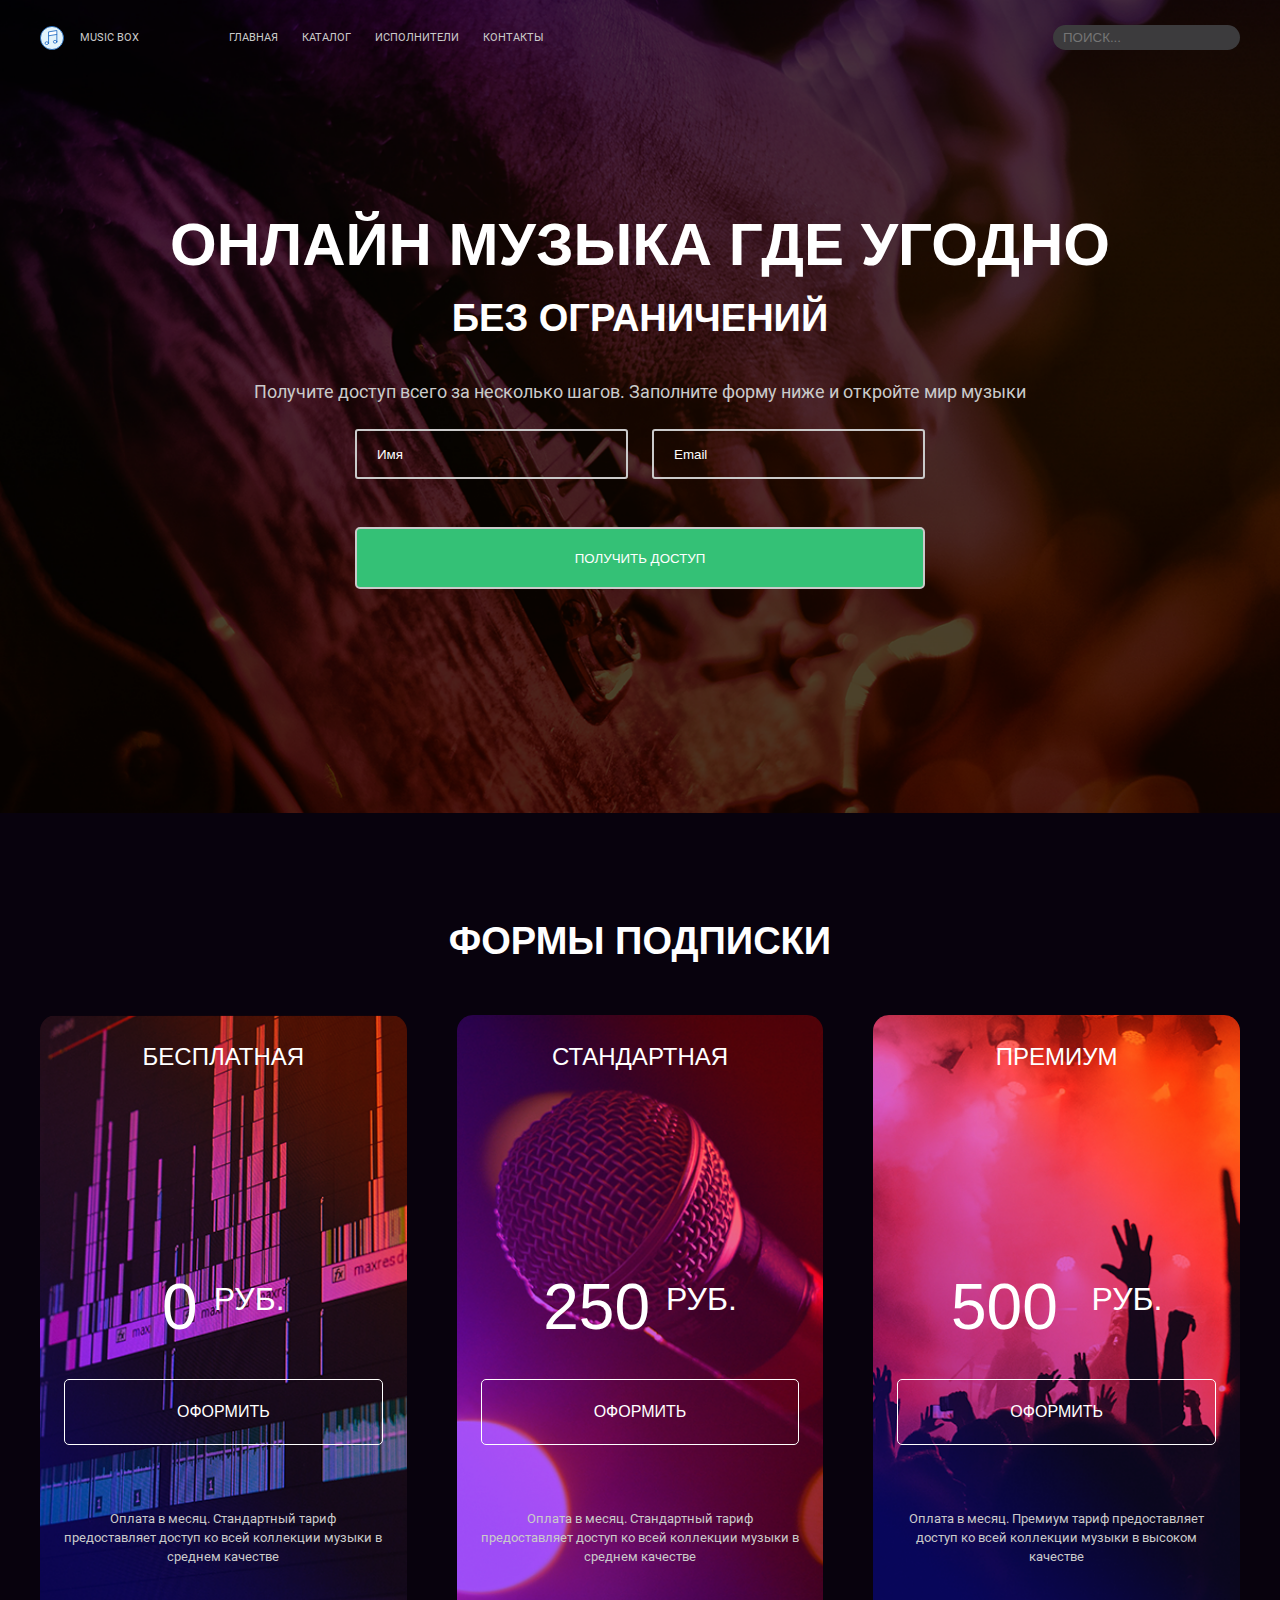
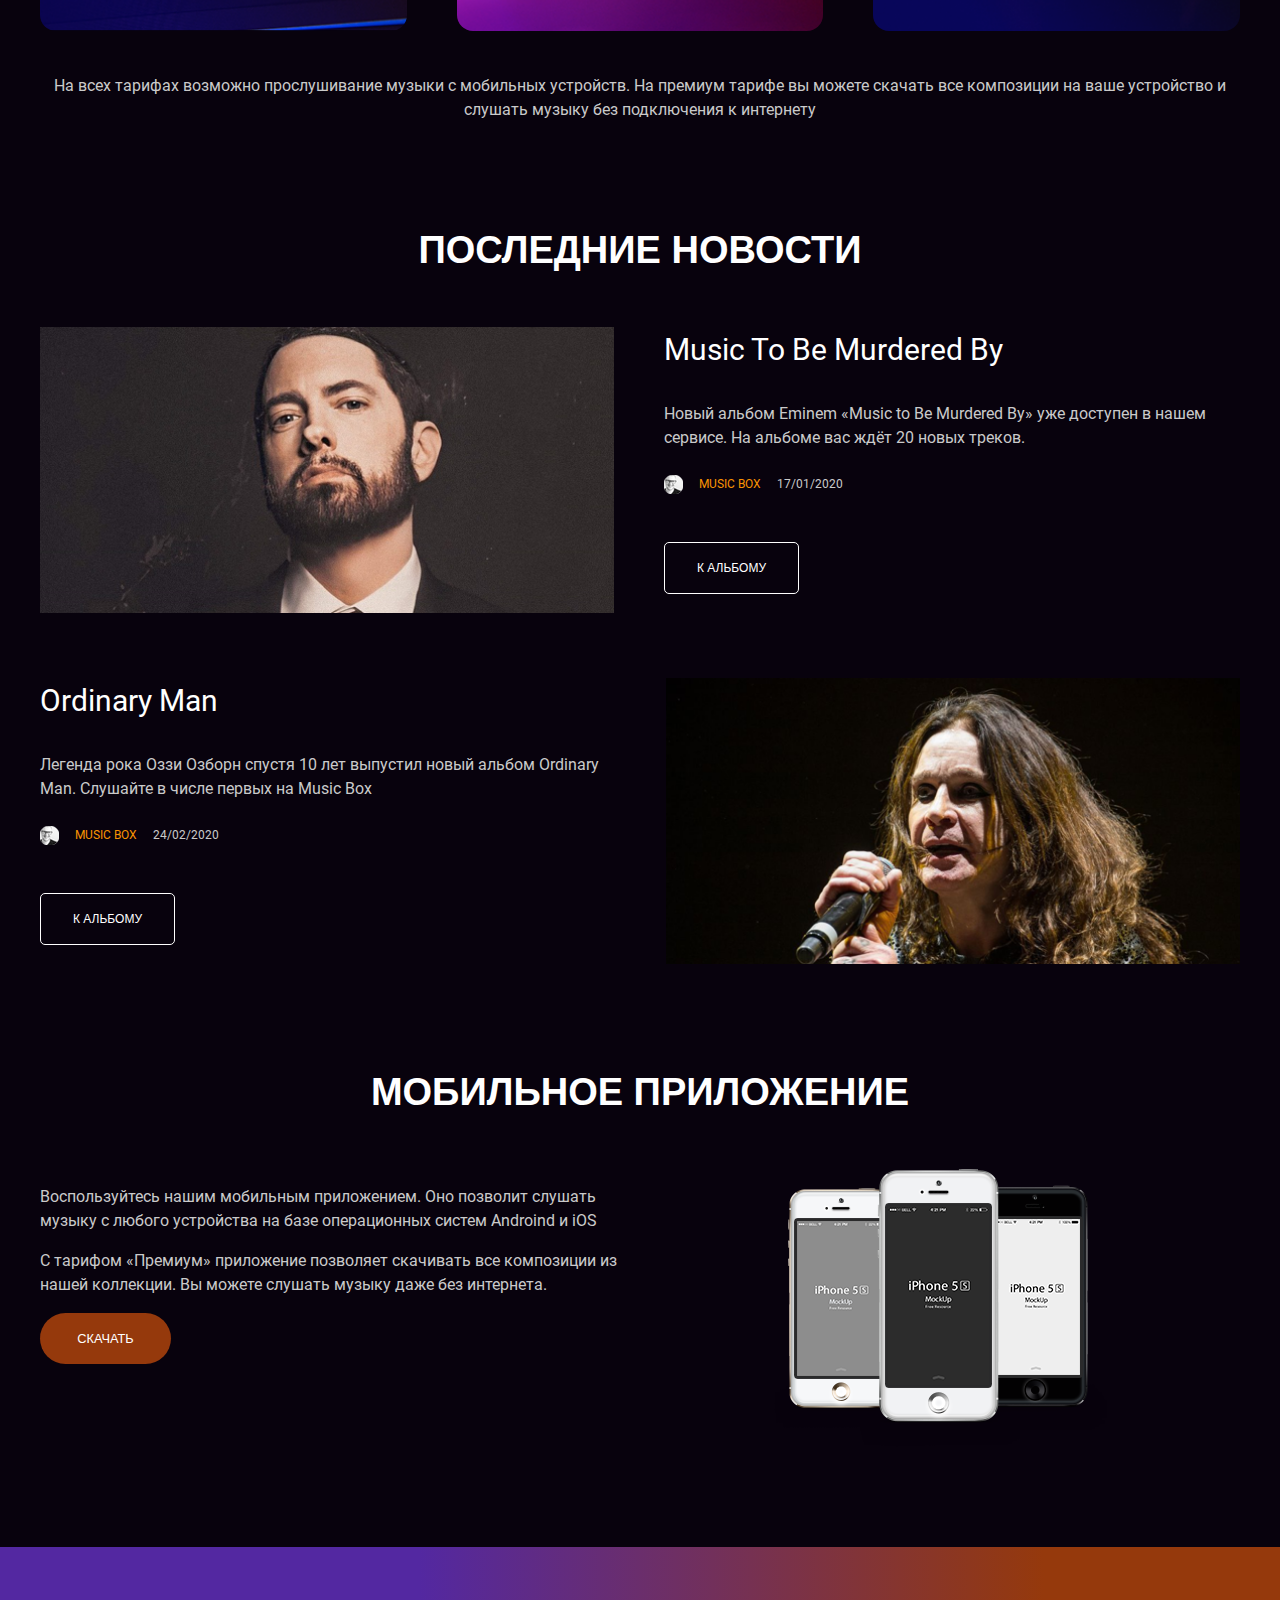
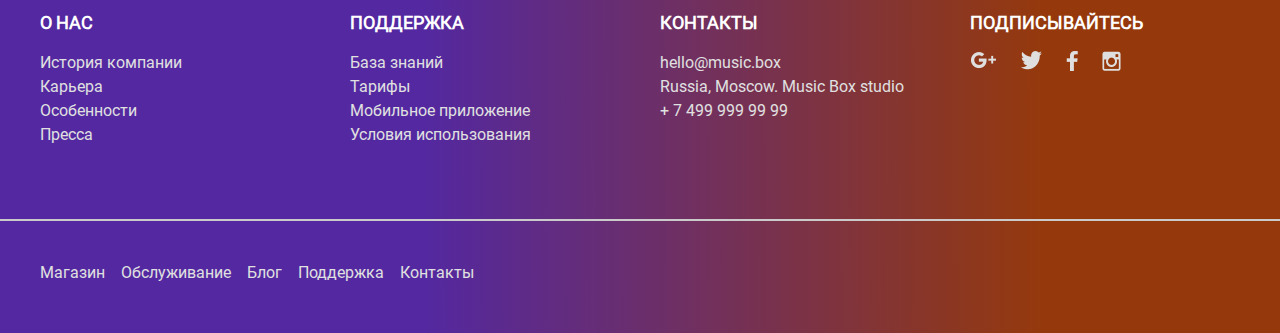
==== src/index.html @ 87810ec0 "corrections classes in header" ====
<!DOCTYPE html>
<html lang="ru">

<head>
    <meta charset="UTF-8">
    <meta http-equiv="X-UA-Compatible" content="IE=edge">
    <meta name="viewport" content="width=device-width, initial-scale=1.0">
    <link rel="stylesheet" href="music-box.css">
    <title>Music Box
        Vladimirova Diana
    </title>
</head>

<body>
    <section id="page-description">
        <header>
            <nav class="header-nav">
                <div class="header-left-flex">
                    <div class="header-name">
                        <img class="header-logo" src="images/logo.svg" alt="musician note">
                        <a class="header-href header-href-margin" href="#">Music Box</a>
                    </div>
                    <a class="header-href" href="#">Главная</a>
                    <a class="header-href" href="#">Каталог</a>
                    <a class="header-href" href="artist.html">Исполнители</a>
                    <a class="header-href" href="#">Контакты</a>
                </div>
                <form class="header-search-form">
                    <label for="search" class="sr-only">Поиск по сайту</label>
                    <input class="header-input-form" id="search" type="text" placeholder="Поиск...">
                </form>
            </nav>
        </header>
        <section class="header-main bg header">
            <div class="div-center">
                <h1>Онлайн музыка где угодно</h1>
                <h2>без ограничений</h2>
                <p>Получите доступ всего за несколько шагов. Заполните форму ниже и откройте мир музыки</p>
                <div class="header-grid">
                    <form class="header-form-name">
                        <label for="name" class="sr-only">Введите ваше имя</label>
                        <input class="header-input" id="name" type="text" placeholder="Имя">
                    </form>
                    <form class="header-form-email">
                        <label for="email" class="sr-only">Введите ваш email</label>
                        <input class="header-input" id="email" type="text" placeholder="Email">
                    </form>
                    <form class="header-form-submit">
                        <label for="send" class="sr-only">Получить доступ</label>
                        <input class="header-input header-input-send" id="send" type="submit" value="Получить доступ">
                    </form>
                </div>
            </div>
        </section>
    </section>

    <section class="price div-center" id="page-pricing">
        <div class="container">
            <h2>Формы подписки</h2>
            <div class="flex">
                <div class="pricing-item bg bg-free">
                    <h3>Бесплатная</h3>
                    <p class="pricing-value">0<span class="pricing-money">РУБ.</span></p>
                    <a class="btn" href="#">Оформить</a>
                    <p class="pricing-footer">Оплата в месяц. Стандартный тариф предоставляет доступ ко всей коллекции
                        музыки в среднем качестве</p>
                </div>
                <div class="pricing-item bg bg-std">
                    <h3>Стандартная</h3>
                    <p class="pricing-value">250<span class="pricing-money">РУБ.</span></p>
                    <a class="btn" href="#">Оформить</a>
                    <p class="pricing-footer">Оплата в месяц. Стандартный тариф предоставляет доступ ко всей коллекции
                        музыки в среднем качестве</p>
                </div>
                <div class="pricing-item bg bg-prem">
                    <h3>Премиум</h3>
                    <p class="pricing-value">500 <span class="pricing-money">РУБ.</span></p>
                    <a class="btn" href="#">Оформить</a>
                    <p class="pricing-footer">Оплата в месяц. Премиум тариф предоставляет доступ ко всей коллекции
                        музыки в высоком качестве</p>
                </div>
            </div>
            <p class="price-description">
                На всех тарифах возможно прослушивание музыки с мобильных устройств.
                На премиум тарифе вы можете скачать все композиции на ваше устройство и слушать музыку без подключения к
                интернету
            </p>
        </div>
    </section>

    <section class="musicians div-center" id="page-news">
        <div class="container">
            <h2>Последние новости</h2>
            <div class="news-item eminem">
                <img class="eminem-photo" src="images/Music%20to%20Be%20Murdered%20By.png" alt="eminem">
                <div class="news-body">
                    <h3>Music to Be Murdered By</h3>
                    <p>Новый альбом Eminem «Music to Be Murdered By» уже доступен в нашем сервисе. На альбоме вас ждёт
                        20 новых треков.</p>
                </div>
                <div class="news-footer">
                    <div class="news-author">
                        <img src="images/avatar.png" alt="avatar">
                        <p>Music box</p>
                        <p>17/01/2020</p>
                    </div>
                    <a class="btn" href="#">К альбому</a>
                </div>
            </div>
            <div class="news-item ozzy">
                <img class="ozzy-photo" src="images/Ordinary%20Man.png" alt="Ozyy Osbourne">
                <div class="news-body">
                    <h3>Ordinary Man</h3>
                    <p>Легенда рока Оззи Озборн спустя 10 лет выпустил новый альбом Ordinary Man. Слушайте в числе
                        первых на Music Box</p>
                    <div class="news-footer">
                        <div class="news-author">
                            <img src="images/avatar.png" alt="avatar">
                            <p>Music box</p>
                            <p>24/02/2020</p>
                        </div>
                        <a class="btn" href="#">К альбому</a>
                    </div>
                </div>
            </div>
        </div>
    </section>

    <section class="div-center app-desc" id="page-app">
        <div class="container">
            <h2>Мобильное приложение</h2>
            <div class="app-tariff">
                <div class="app-about">
                    <p>
                        Воспользуйтесь нашим мобильным приложением. Оно позволит слушать музыку с любого устройства на
                        базе операционных систем Androind и iOS
                    </p>
                    <p>
                        С тарифом «Премиум» приложение позволяет скачивать все композиции из нашей коллекции. Вы можете
                        слушать музыку даже без интернета.
                    </p>
                    <a class="btn app-btn">Скачать</a>
                </div>
                <div class="app-photo">
                    <img src="images/iphone.png" alt="iphones">
                </div>
            </div>
        </div>
    </section>

    <footer class="footer">
        <div class="footer-main">
            <div class="footer-nav">
                <h2>О нас</h2>
                <ul>
                    <li><a href="#">История компании</a></li>
                    <li><a href="#">Карьера</a></li>
                    <li><a href="#">Особенности</a></li>
                    <li><a href="#">Пресса</a></li>
                </ul>
            </div>
            <div class="footer-nav">
                <h2>Поддержка</h2>
                <ul>
                    <li><a href="#">База знаний</a></li>
                    <li><a href="#">Тарифы</a></li>
                    <li><a href="#">Мобильное приложение</a></li>
                    <li><a href="#">Условия использования</a></li>
                </ul>
            </div>
            <div class="footer-nav footer-contact">
                <h2>Контакты</h2>
                <a href="#">hello@music.box</a>
                <p>Russia, Moscow. Music Box studio</p>
                <a href="#">+ 7 499 999 99 99</a>
            </div>
            <div class="footer-nav">
                <h2>Подписывайтесь</h2>
                <div class="footer-media">
                    <a href="#">
                        <img src="images/Google+.png" alt="">
                    </a>
                    <a href="#">
                        <img src="images/Twitter.png" alt="">
                    </a>
                    <a href="#">
                        <img src="images/Facebook.png" alt="">
                    </a>
                    <a href="#">
                        <img src="images/Instagram.png" alt="">
                    </a>
                </div>
            </div>
        </div>
        <div class="border"></div>
        <div class="footer-low-menu">
            <a href="#">Магазин</a>
            <a href="#">Обслуживание</a>
            <a href="#">Блог</a>
            <a href="#">Поддержка</a>
            <a href="#">Контакты</a>
        </div>
    </footer>
</body>

</html>
---- src/music-box.css ----
:root {
  --white: #fff;
  --gray: #e0e0e0;
  --light-gray: #cacaca;
  --orange: #f89202;
  --dark-orange: #95390c;
  --green: #34c176;
  --purple: #5328A1;
  --dark-gray: #757575;
  --dark: #3C3B3D;
  --black: #08020D;
}

@font-face {
  font-family: 'Roboto Bold';
  src: url(fonts/Roboto-Bold.ttf);
}

@font-face {
  font-family: 'Roboto Medium';
  src: url(fonts/Roboto-Medium.ttf);
}

@font-face {
  font-family: 'Roboto Regular';
  src: url(fonts/Roboto-Regular.ttf);
}

* {
  margin: 0;
  padding: 0;
  border: 0; 
  outline: 0;
  box-sizing: border-box;
}

body {
  height: 100%;
  width: 100%;
  background-color: #08020D;
}

h1 {
  text-align: center;
  font-family: 'Roboto-Bold', sans-serif;
  font-size: 60px;
  line-height: 90px;
  font-weight: bold;
  text-transform: uppercase;
  color: #fff;
}

h2 {
  text-align: center;
  font-family: 'Roboto-Bold', sans-serif;
  font-size: 38px;
  line-height: 57px;
  font-weight: bold;
  text-transform: uppercase;
  color: #fff;
}

p {
  font-family: 'Roboto Regular', sans-serif;
  font-size: 18px;
  font-weight: normal;
  line-height: 1.5;
  color: #cacaca;
}

a {
  font-family: 'Roboto Regular', sans-serif;
  text-transform: uppercase;
  text-decoration: none;
}

li {
  list-style-type: none;
}

.div-center {
  max-width: 1240px;
  margin: 0 auto;
}

.container {
  padding: 0 20px;
}

.bg {
  position: absolute;
  top: 0;
  bottom: 0;
  left: 0;
  right: 0;
  width: 100%;
  background-position: center;
  background-size: cover;
  z-index: -1;
  content: "";
}

.header,
.header-artist {
  height: 100%;
  position: relative;
  padding: 200px 0;
}

.header {
  background-image: url(images/banner.png);
}

.header-artist {
  background-image: url(images/Morten\ Harket.png);
}

.header-morten h1 {
  padding-bottom: 16px;
  text-align: start;
}

.header-morten .number-fans {
  margin: 0;
  font-size: 16px;
  color: #fff;
  text-align: start;
}

.header-flex {
  margin-top: 48px;
  display: flex;
  gap: 1.5rem;
}

.header-flex a:first-of-type {
  background-color: #5328A1;;
}

.header-flex .btn {
  width: 200px;
  margin-bottom: 0;
  justify-content: start;
  padding: 20px 30px;
  font-size: 12.8px;
  border-radius: 5px;
}

.btn img {
  width: 20px;
  height: 20px;
}

.header-btn {
  display: flex;
  gap: 16px;
}

.header-nav {
  width: 100%;
  max-width: 1200px;
  position: absolute;
  top: 25px;
  left: 50%;
  margin-right: -50%;
  transform: translate(-50%, 0%);
  display: flex;
  justify-content: space-between;
  align-items: center;
}

.header-left-flex {
  display: flex;
  align-items: center;
}

.header-name {
  margin-right: 90px;
  display: flex;
  align-items: center;
}

.header-logo {
  width: 24px;
  height: 24px;
  margin-right: 16px;
}

.header-href {
  color: #cacaca;
  font-style: normal;
  font-weight: 400;
  font-size: 11px;
  line-height: 16px;
  margin-right: 24px;
}

.header-name .header-href-margin {
  margin: 0;
}

.header-input-form {
  height: 25px;
  padding: 5px 0 5px 10px;
  text-transform: uppercase;
  color: #757575;
  background-color: #3C3B3D;
  border-radius: 50px;
}

.header-main p {
  text-align: center;
  margin-top: 31px;
  margin-bottom: 24px;
}

.header-grid {
  max-width: 570px;
  margin: 0 auto;
  display: grid;
  grid-template-columns: 1fr 1fr;
  column-gap: 24px;
  row-gap: 24px;
  color: #fff;
}

.header-main form {
  min-width: 270px;
  min-height: 50px;
  padding-left: 20px;
  display: flex;
  align-content: center;
  margin-bottom: 1.5rem;
  border: #cacaca solid 2px;
  border-radius: 3px;
}

.header-main .header-form-submit {
  display: inline-block;
  text-align: center;
  padding: 20px 30px;
  grid-column: span 2;
  background: #34C176;
  border-radius: 5px;
}

.header-input::-webkit-input-placeholder {
  color:var(--white);
}

.header-input {
  color: var(--white);
  background-color: transparent;
}

.header-input-send {
  font-family: Arial, sans-serif;
  font-weight: 400;
  font-size: 13.3px;
  line-height: 15px;
  text-transform: uppercase;
}

.tracks {
  padding-top: 100px;
}

.tracks h2 {
  text-align: start;
  margin-bottom: 48px;
}

.list-of-tracks {
  display: grid;
  grid-template-columns: repeat(2, 1fr);
  grid-template-rows: repeat(3, 1fr);
  grid-column-gap: 50px;
  grid-row-gap: 25px;
}

.popular-track {
  display: grid;
  grid-template-columns: 55px auto;
  grid-column-gap: 15px;
}

.popular-track img {
  width: 55px;
  height: 55px;
  margin-right: 15px;
}

.track-info {
  display: flex;
  justify-content: space-between;
  align-items: center;
}

.track-info-right-flex {
  display: flex;
  flex-direction: column;
}

.track-info-right-flex h3,
.track-info-right-flex a,
.track-info p {
  font-size: 12.8px;
  color: #E0E0E0;
}

.track-info-right-flex h3 {
  font-family: "Roboto Bold", sans-serif;
  font-weight: 700;
  line-height: 19.2px;
  text-transform: uppercase;
  color: #fff;
}

.track-info-right-flex a {
  text-transform: capitalize;
}

.price {
  padding-top: 100px;
}

.flex {
  display: flex;
  gap: 50px;
}

.pricing-item {
  margin-top: 45px;
  position: relative;
  padding: 0 1.5rem;
  border-radius: 1rem;
}

.pricing-item .btn {
  padding: 20px 0;
}

.bg-free {
  border-radius: 1rem;
  background-image: url(images/subscribe_1.png);
}

.bg-std {
  border-radius: 1rem;
  background-image: url(images/subscribe_2.png);
}

.bg-prem {
  border-radius: 1rem;
  background-image: url(images/subscribe_3.png);
}

.discography {
  padding-top: 100px;
}

.discography h2 {
  text-align: start;
  margin-bottom: 48px;
}

.discography-flex {
  display: flex;
  flex-wrap: wrap;
  gap: 25px 50px;
}

.discography-item img {
  width: 250px;
  height: 250px;
}

.discography-info {
  margin-top: 15px;
}

.discography-info h3,
.similar-info h3 {
  font-family: 'Roboto Bold', sans-serif;
  color: #fff;
  font-size: 18px;
  line-height: 27px;
  font-weight: bold;
  text-transform: capitalize;
}

.discography-info p {
  hyphens: auto;
  color: #e0e0e0;
  font-size: 16px;
}

.pricing-item h3 {
  margin-top: 24px;
  margin-bottom: 200px;
  text-align: center;
  text-transform: uppercase;
  font-family: Roboto, sans-serif;
  font-weight: 400;
  font-size: 24px;
  line-height: 36px;
  color: #fff;
}

.pricing-value {
  margin-bottom: 40px;
  text-align: center;
  font-family: Roboto, sans-serif;
  font-style: normal;
  font-weight: 400;
  font-size: 64px;
  line-height: 100%;
  color: #fff;
}

.pricing-money {
  padding-left: 16px;
  line-height: 150%;
  vertical-align: top;
  font-size: 32px;
}

.btn {
  min-width: 270px;
  min-height: 50px;
  display: flex;
  justify-content: center;
  align-items: center;
  margin-bottom: 64px;
  font-family: Roboto, sans-serif;
  font-style: normal;
  font-weight: 400;
  font-size: 16px;
  line-height: 150%;
  color: #fff;
  border: 1px solid #fff;
  border-radius: 5px;
}

.pricing-footer {
  margin-bottom: 64px;
  text-align: center;
  font-style: normal;
  font-weight: 400;
  font-size: 12.8px;
  line-height: 150%;
}

.price-description {
  text-align: center;
  font-size: 16px;
  margin-top: 43px;
}

.musicians {
  padding-top: 100px;
}

.news-item {
  height: 286px;
  margin-top: 48px;
}

.eminem-photo {
  margin-right: 50px;
  height: 286px;
  float: left;
}

.ozzy-photo {
  margin-left: 50px;
  height: 286px;
  float: right;
}

.news-body {
  flex-basis: 100%;
}

.news-body h3 {
  margin-bottom: 30px;
  font-family: "Roboto Regular", sans-serif;
  font-style: normal;
  font-weight: 400;
  font-size: 30px;
  line-height: 45px;
  text-transform: capitalize;
  color: #FFFFFF;
}

.news-body p {
  font-size: 16px;
}

.news-footer .btn {
  min-width: 135px;
  width: 135px;
  padding: 16px 30px;
  font-size: 12px;
}

.news-author {
  margin: 25px 0 48px;
  display: flex;
}

.news-author img {
  width: 19px;
  height: 19px;
}

.news-author p {
  font-size: 12px;
  text-transform: uppercase;
}

.news-author p:first-of-type {
  margin: 0 16px;
  color: #F89202;
}

.ozzy {
  flex-direction: row-reverse;
  margin-top: 65px;
}

.app-desc {
  padding-top: 100px;
  margin-bottom: 100px;
}

.app-tariff {
  display: flex;
}

.app-about {
  margin-top: 64px;
  flex-basis: 100%;
}

.app-about p {
  margin-bottom: 16px;
  text-align: left;
  font-size: 16px;
  flex-basis: 100%;
}

.app-photo {
  display: flex;
  justify-content: center;
}

.app-btn {
  background: #95390C;
  border: none;
  min-width: 131px;
  width: 131px;
  border-radius: 32px;
  padding: 16px 40px;
  font-size: 12.8px;
}

.app-photo {
  margin-top: 48px;
  flex-basis: 100%;
}

.similar {
  padding-top: 100px;
  margin-bottom: 100px;
}

.similar h2 {
  text-align: start;
  margin-bottom: 48px;
}

.similar-item img {
  margin-bottom: 17px;
}

.similar-info p {
  font-size: 16px;
  color: #E0E0E0;
}

.similar-info h3,
.similar-info p {
  text-align: center;
}

.footer {
  height: 100%;
  position: relative;
  padding-top: 62px;
  padding-bottom: 48px;
  background: linear-gradient(89.75deg, #5328a1 32.83%, #95390c 81.56%);
}

.footer-main {
  max-width: 1200px;
  margin: 0 auto 72px auto;
  display: grid;
  grid-template-columns: repeat(4, 1fr);
  column-gap: 40px;
}

.footer a,
.footer-contact p:nth-child(n+2) {
  color: #E0E0E0;
  font-style: normal;
  font-weight: 400;
  font-size: 16px;
  line-height: 24px;
  text-transform: none;
}

.footer-nav h2 {
  margin-bottom: 15px;
  text-align: start;
  font-family: 'Roboto Regular', sans-serif;
  font-size: 18px;
  line-height: 27px;
  font-weight: bold;
  text-transform: uppercase;
  color: #fff;
}

.footer-media {
  display: flex;
  align-items: center;
  gap: 0 24px;
}

.border {
  border-top: var(--light-gray) 2px solid;
}

.footer-low-menu {
  max-width: 1200px;
  margin: 0 auto;
  display: flex;
  gap: 0 16px;
  padding-top: 40px;
}

.sr-only {
  position: absolute;
  
  width: 1px;
  height: 1px;
  padding: 0;
  border: 0;
  overflow: hidden;
  
  white-space: nowrap;
  }
  
@media (max-width: 680px) {

  h1 {
    font-size: 30px;
    line-height: 45px;
    font-weight: bold;
    text-transform: uppercase;
  }

  
  h2 {
    font-size: 18px;
    line-height: 27px;
    font-weight: bold;
    text-transform: uppercase;
  }

  .header-div-center {
    margin: 0 20px;
  }

  .header-left-flex, .header-nav {
    flex-direction: column;
  }

  .header-nav {
    top: 27px;
    align-items: flex-start;
  }

  .header-left-flex {
    align-items: flex-start;
    gap: 3px 0;
  }

  .header-name {
    margin-bottom: 14px;
  }

  .header-href {
    font-weight: 700;
  }

  .header-search-form {
    width: 100%;
    margin-top: 18px;
  }

  .header-input-form {
    width: calc(100vw - 40px);
  }

  .header-main {
    padding-top: 250px;
  }

  .header-grid {
    display: flex;
    flex-direction: column;
  }

  .header-nav {
    width: auto;
  }

  .header-flex {
    flex-direction: column;
  }

  .header .div-center {
    padding: 0 20px;
  }

  .flex {
    flex-direction: column;
  }

  .pricing-item:not(:first-child) {
    margin-top: 0;
  }

  .pricing-item h3 {
    margin-top: 16px;
    font-size: 16px;
    line-height: 24px;
    font-weight: 700;
  }

  .price-description {
    font-size: 16px;
  }

  .bg-free {
    margin-top: 46px;
  }

  .list-of-tracks {
    display: flex;
    flex-direction: column;
  }

  .musicians h2 {
    margin-bottom: 48px;
  }

  .news-item {
    flex-direction: column;
  }

  .news-body h3 {
    margin-bottom: 16px;
    font-size: 16px;
    line-height: 24px;
    text-transform: capitalize;
  }

  .news-item {
    height: 100%;
  }

  .ozzy {
    margin-top: 0;
  }

  .eminem-photo,
  .ozzy-photo {
    height: 100%;
    width: 100%;
    float: none;
    margin: 0 0 45px 0;
  }

  .eminem-photo {
    height: 186px;
  }

  .ozzy-photo {
    height: 187px;
    margin-bottom: 48px
  }

  .eminem .news-author {
    margin-top: 24px;
  }

  .ozzy .news-author {
    margin-top: 16px;
  }

  .news-author .btn {
    border: 1px solid #cacaca;
  }

  .discography-item,
  .similar-item {
    width: 137px;
  }

  .discography-item img,
  .similar-item img {
    width: 137px;
    height: 137px;
  }

  .similar-item {
    height: 230px;
  }

  .similar-item img {
    margin-bottom: 18px;
  }

  .app-tariff {
    flex-direction: column-reverse;
    gap: 16px;
  }

  .app-photo {
    display: flex;
    justify-content: center;
  }
  
  .app-about {
    margin-top: 0;
    flex-basis: auto;
  }

  .app-about p {
    margin-top: 0;
    margin-bottom: 15px;
  }

  .app-btn {
    margin-bottom: 0;
    text-transform: none;
  }

  .similar {
    margin-bottom: 100px;
  }

  .footer-main {
    display: flex;
    flex-direction: column;
    gap: 30px 0;
    margin-left: 20px;
    margin-right: 20px;
  }

  .footer-low-menu {
    display: flex;
    flex-direction: column;
    gap: 16px 0;
    margin-left: 20px;
    margin-right: 20px;
  }

  .footer-nav p:first-child {
    margin-bottom: 16px;
    font-weight: 700;
  }
}
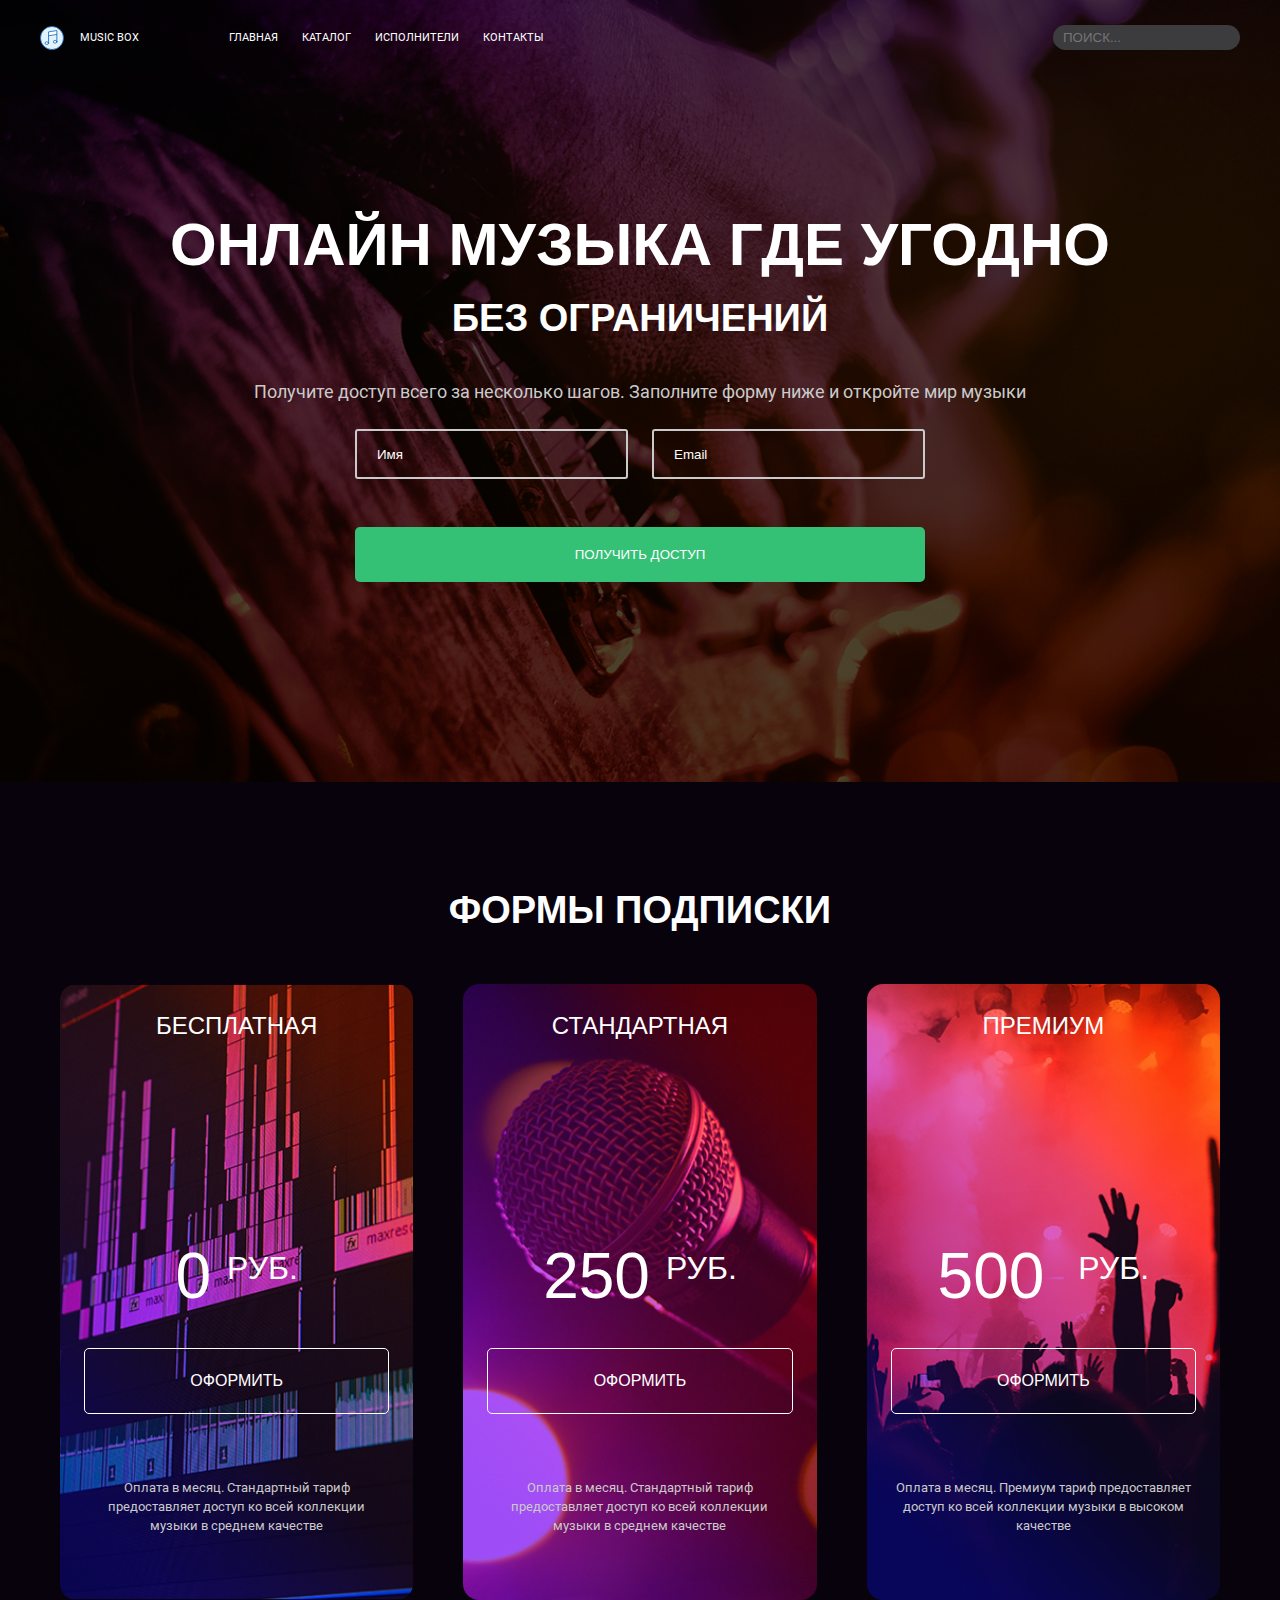
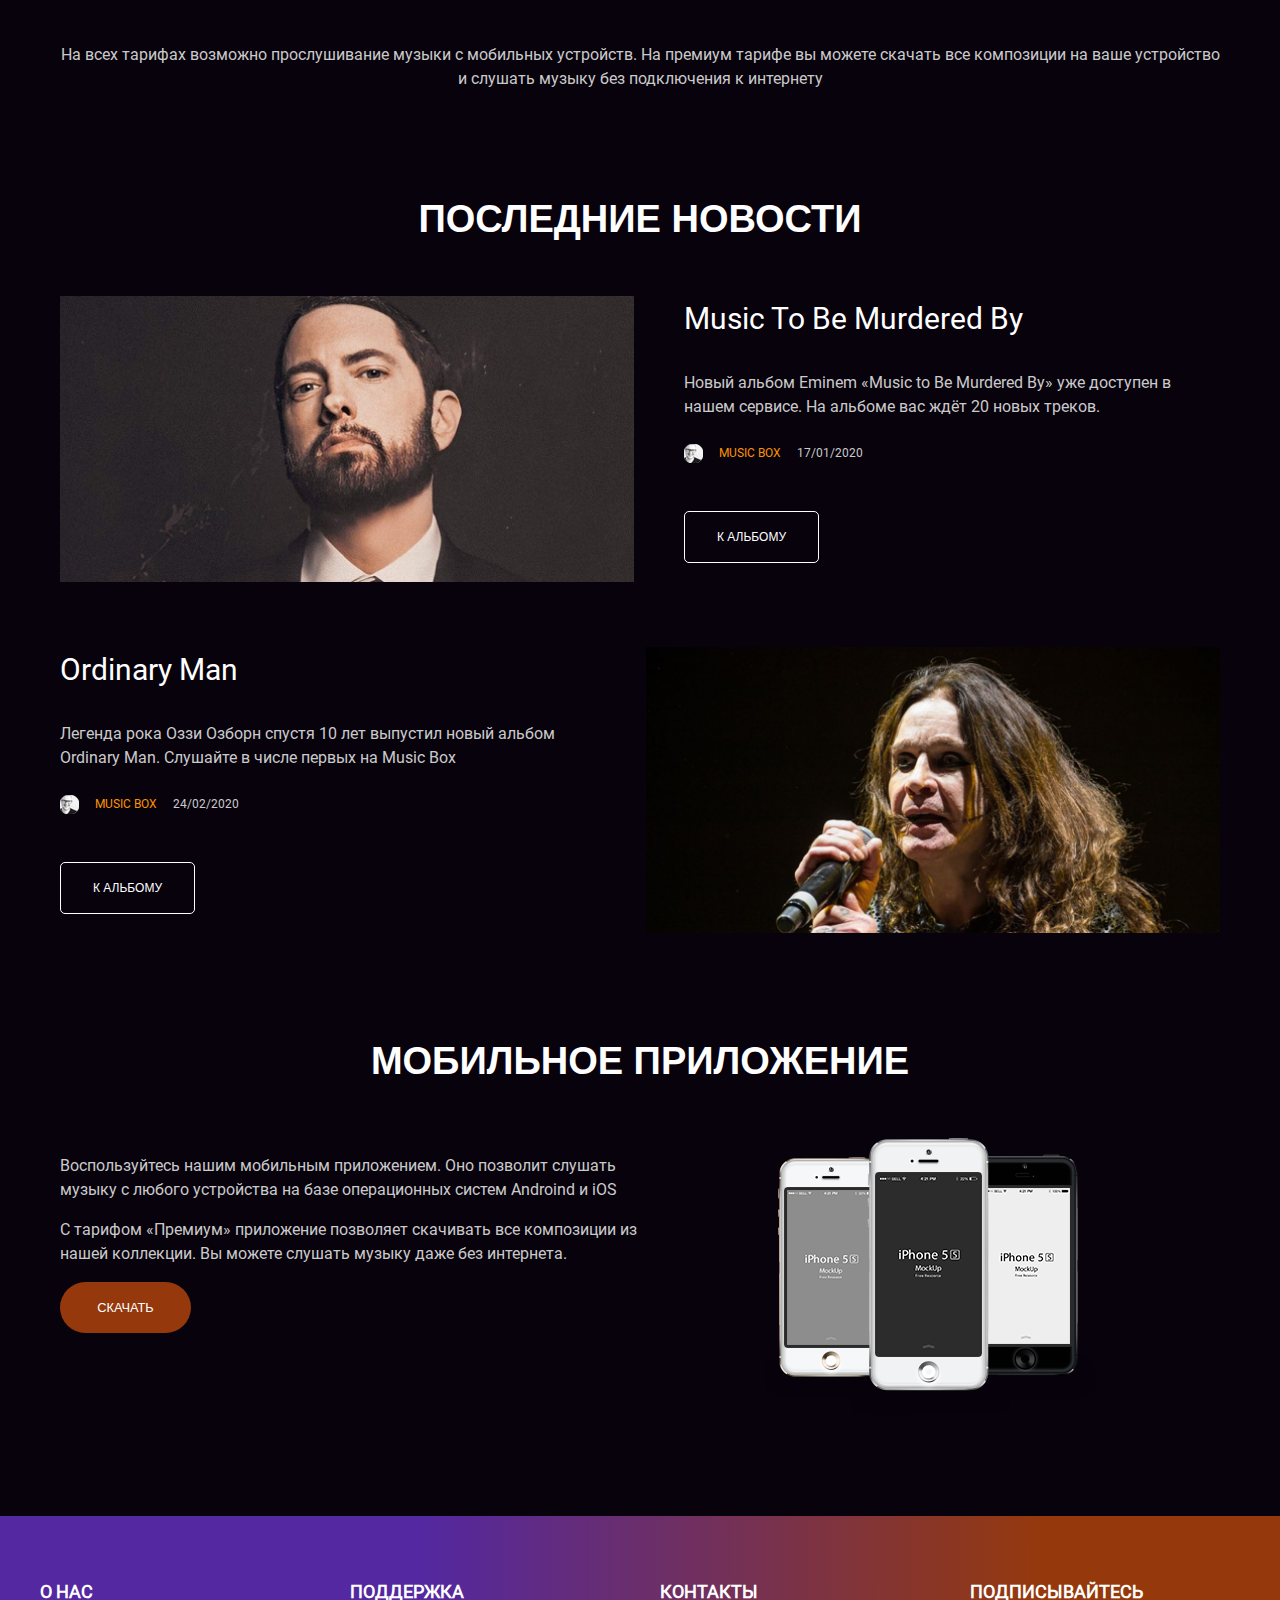
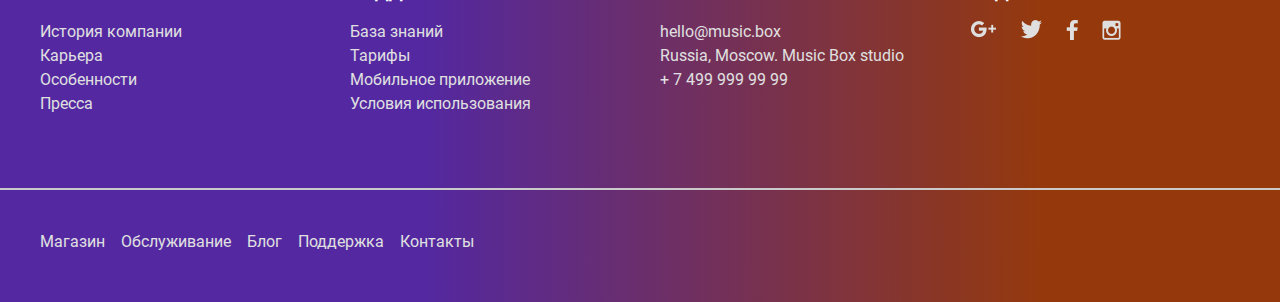
==== commit 41aaa380: "change architecture of header and first section and little bit edited css rules" ====
--- a/src/index.html
+++ b/src/index.html
@@ -12,46 +12,41 @@
 </head>
 
 <body>
-    <section id="page-description">
-        <header>
-            <nav class="header-nav">
-                <div class="header-left-flex">
-                    <div class="header-name">
-                        <img class="header-logo" src="images/logo.svg" alt="musician note">
-                        <a class="header-href header-href-margin" href="#">Music Box</a>
-                    </div>
-                    <a class="header-href" href="#">Главная</a>
-                    <a class="header-href" href="#">Каталог</a>
-                    <a class="header-href" href="artist.html">Исполнители</a>
-                    <a class="header-href" href="#">Контакты</a>
-                </div>
-                <form class="header-search-form">
-                    <label for="search" class="sr-only">Поиск по сайту</label>
-                    <input class="header-input-form" id="search" type="text" placeholder="Поиск...">
-                </form>
-            </nav>
-        </header>
-        <section class="header-main bg header">
-            <div class="div-center">
-                <h1>Онлайн музыка где угодно</h1>
-                <h2>без ограничений</h2>
-                <p>Получите доступ всего за несколько шагов. Заполните форму ниже и откройте мир музыки</p>
-                <div class="header-grid">
-                    <form class="header-form-name">
-                        <label for="name" class="sr-only">Введите ваше имя</label>
-                        <input class="header-input" id="name" type="text" placeholder="Имя">
-                    </form>
-                    <form class="header-form-email">
-                        <label for="email" class="sr-only">Введите ваш email</label>
-                        <input class="header-input" id="email" type="text" placeholder="Email">
-                    </form>
-                    <form class="header-form-submit">
-                        <label for="send" class="sr-only">Получить доступ</label>
-                        <input class="header-input header-input-send" id="send" type="submit" value="Получить доступ">
-                    </form>
-                </div>
-            </div>
-        </section>
+    <header>
+        <nav class="header-nav">
+            <div class="header-left-flex">
+                <div class="header-name">
+                    <img class="header-logo" src="images/logo.svg" alt="musician note">
+                    <p class="header-href header-href-margin" href="#">Music Box</p>
+                </div>
+                <a class="header-href" href="#">Главная</a>
+                <a class="header-href" href="#">Каталог</a>
+                <a class="header-href" href="artist.html">Исполнители</a>
+                <a class="header-href" href="#">Контакты</a>
+            </div>
+            <form class="header-search-form">
+                <label for="search" class="sr-only">Поиск по сайту</label>
+                <input class="header-input-form" id="search" type="text" placeholder="Поиск...">
+            </form>
+        </nav>
+    </header>
+
+    <section class="header-main bg header" id="page-description">
+        <div class="div-center">
+            <h1>Онлайн музыка где угодно</h1>
+            <h2>без ограничений</h2>
+            <p>Получите доступ всего за несколько шагов. Заполните форму ниже и откройте мир музыки</p>
+            <div class="header-grid">
+
+                <input class="header-form-name header-input" id="name" type="text" placeholder="Имя">
+
+                <input class="header-form-email header-input" id="email" type="text" placeholder="Email">
+
+                <button class="header-form-submit header-input header-input-send" id="send" type="submit">
+                    Получить доступ
+                </button>
+            </div>
+        </div>
     </section>
 
     <section class="price div-center" id="page-pricing">
--- a/src/music-box.css
+++ b/src/music-box.css
@@ -79,7 +79,7 @@
 }
 
 .div-center {
-  max-width: 1240px;
+  max-width: 1200px;
   margin: 0 auto;
 }
 
@@ -187,11 +187,12 @@
 }
 
 .header-href {
-  color: #cacaca;
+  color: #fff;
   font-style: normal;
   font-weight: 400;
   font-size: 11px;
   line-height: 16px;
+  text-transform: uppercase;
   margin-right: 24px;
 }
 
@@ -224,7 +225,7 @@
   color: #fff;
 }
 
-.header-main form {
+.header-main input {
   min-width: 270px;
   min-height: 50px;
   padding-left: 20px;
@@ -717,9 +718,15 @@
     padding-top: 250px;
   }
 
+  .header-main p {
+    margin: 16px auto;
+    font-size: 16px;
+  }
+
   .header-grid {
     display: flex;
     flex-direction: column;
+    row-gap: 0;
   }
 
   .header-nav {
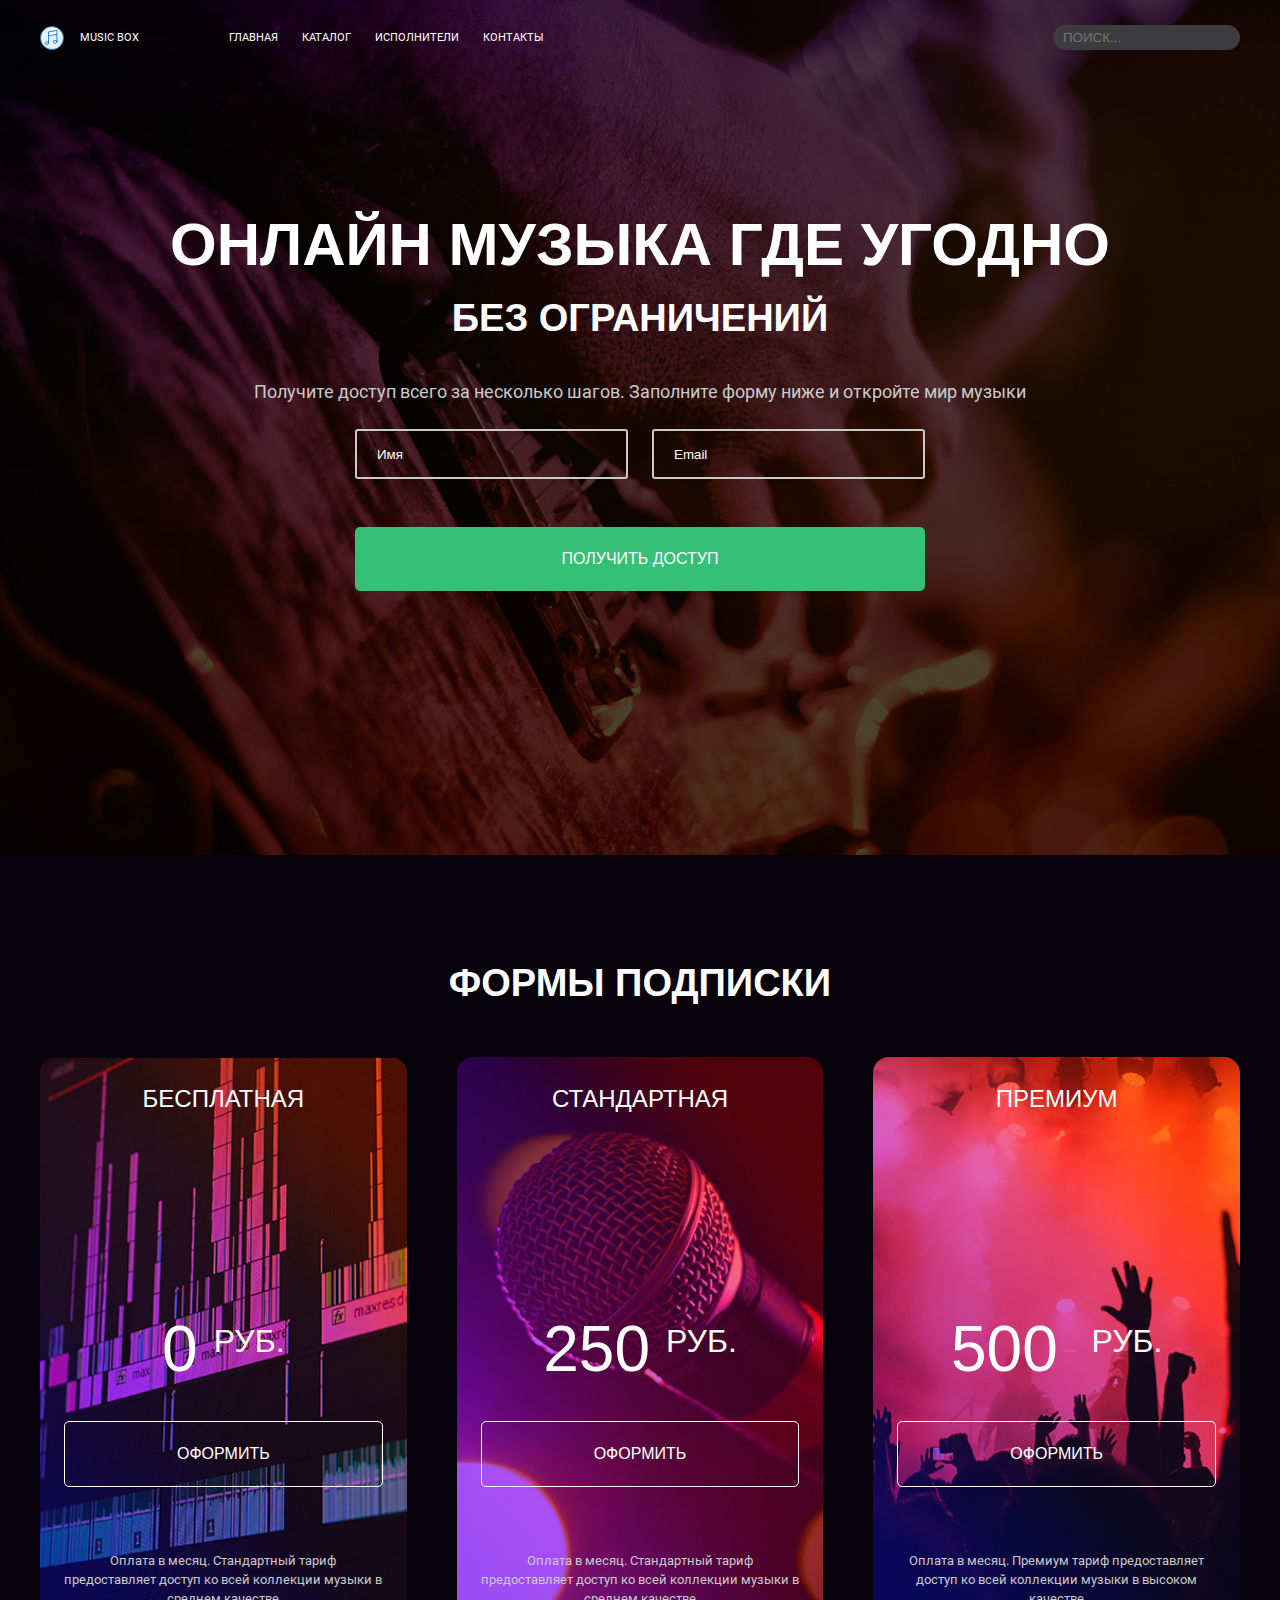
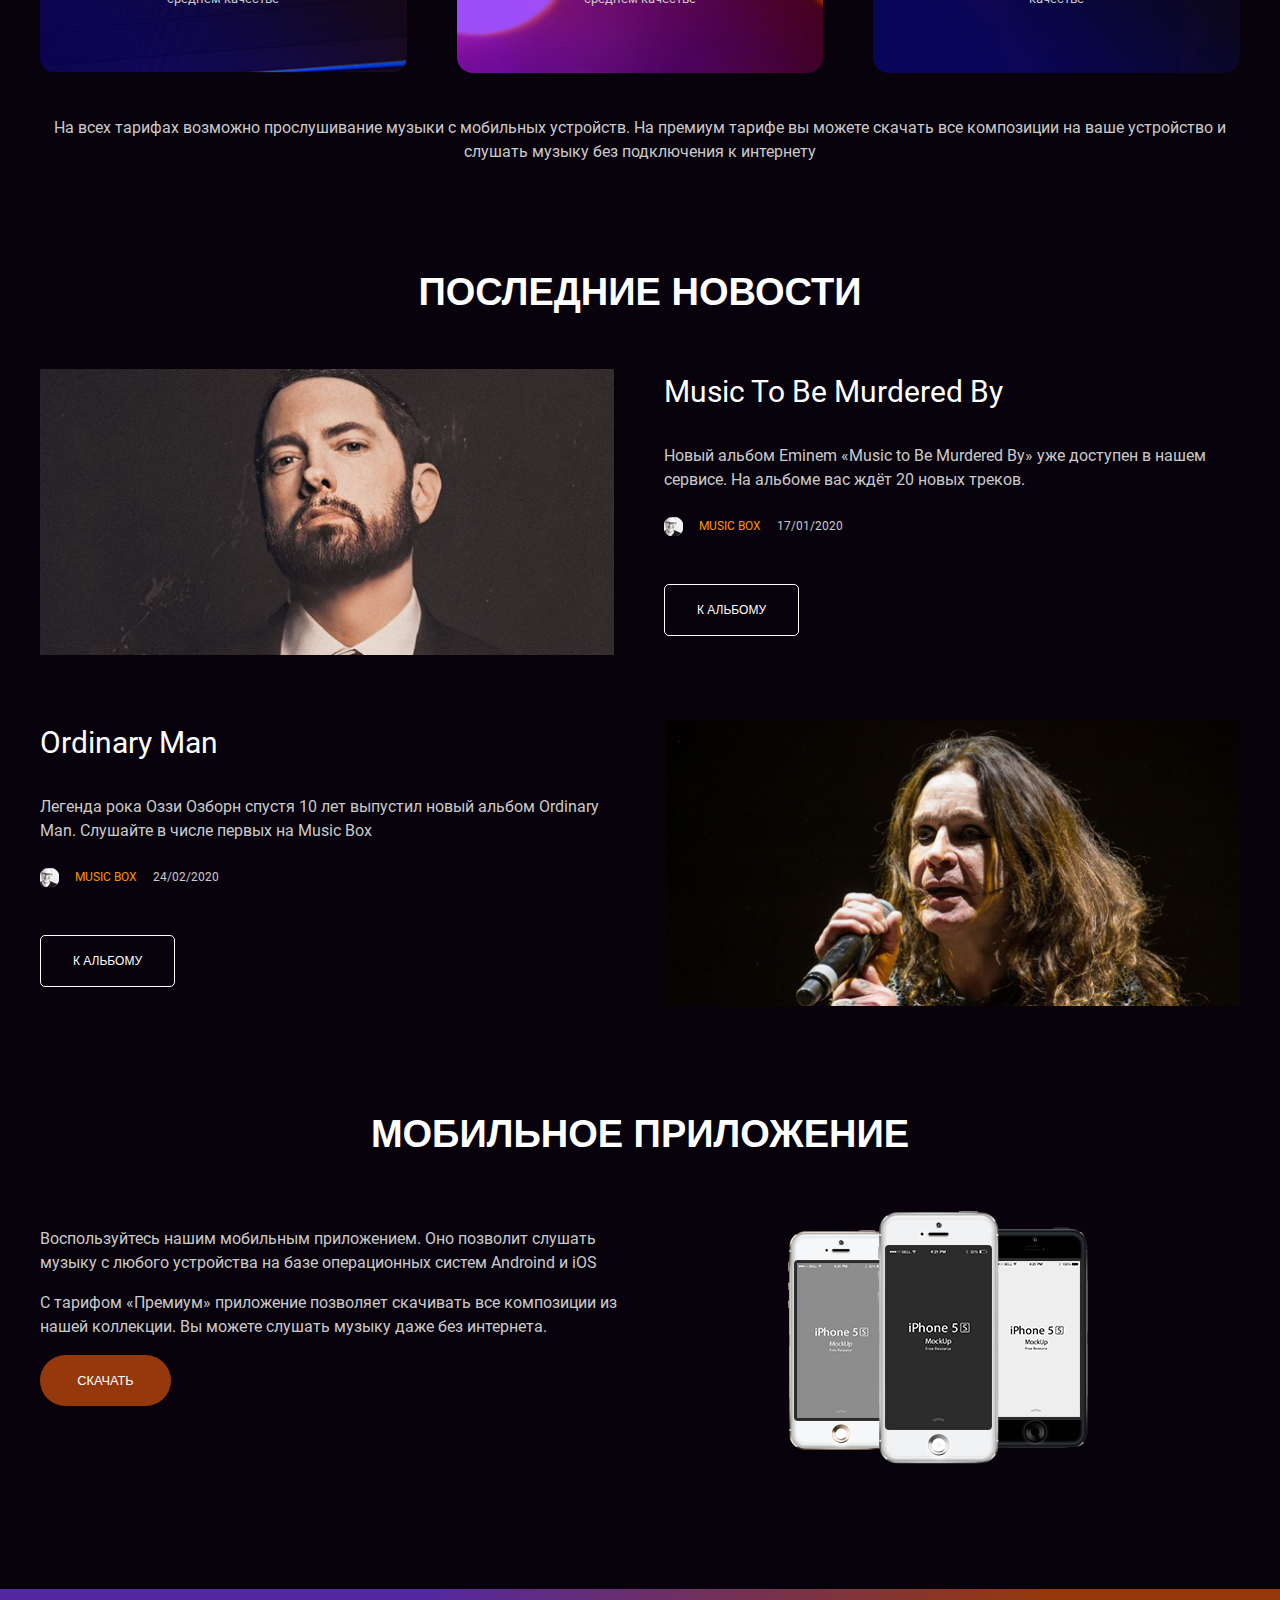
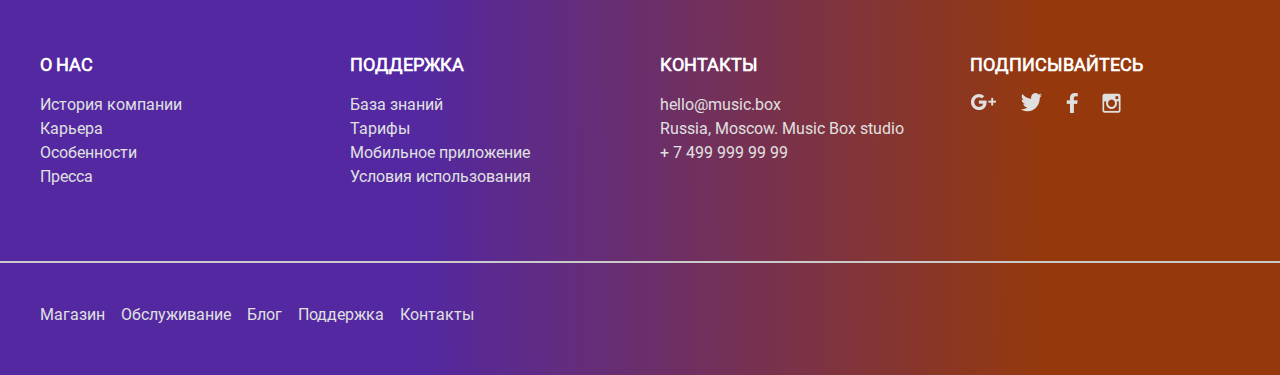
==== commit 8575017e: "fix errors" ====
--- a/src/index.html
+++ b/src/index.html
@@ -32,17 +32,17 @@
     </header>
 
     <section class="header-main bg header" id="page-description">
-        <div class="div-center">
+        <div class="div-center container">
             <h1>Онлайн музыка где угодно</h1>
             <h2>без ограничений</h2>
             <p>Получите доступ всего за несколько шагов. Заполните форму ниже и откройте мир музыки</p>
             <div class="header-grid">
 
-                <input class="header-form-name header-input" id="name" type="text" placeholder="Имя">
-
-                <input class="header-form-email header-input" id="email" type="text" placeholder="Email">
-
-                <button class="header-form-submit header-input header-input-send" id="send" type="submit">
+                <input type="text" class="header-form-name header-input" id="name" placeholder="Имя">
+
+                <input type="text" class="header-form-email header-input" id="email" placeholder="Email">
+
+                <button type="submit" class="btn header-form-submit header-input header-input-send" id="send">
                     Получить доступ
                 </button>
             </div>
--- a/src/music-box.css
+++ b/src/music-box.css
@@ -79,7 +79,7 @@
 }
 
 .div-center {
-  max-width: 1200px;
+  max-width: 1240px;
   margin: 0 auto;
 }
 
@@ -242,6 +242,7 @@
   padding: 20px 30px;
   grid-column: span 2;
   background: #34C176;
+  border: none;
   border-radius: 5px;
 }
 
@@ -338,7 +339,7 @@
 }
 
 .pricing-item .btn {
-  padding: 20px 0;
+  padding: 20px 30px;
 }
 
 .bg-free {
@@ -688,7 +689,7 @@
   }
 
   .header-nav {
-    top: 27px;
+    top: 25px;
     align-items: flex-start;
   }
 
@@ -698,7 +699,7 @@
   }
 
   .header-name {
-    margin-bottom: 14px;
+    margin-bottom: 17px;
   }
 
   .header-href {
@@ -753,7 +754,7 @@
     margin-top: 16px;
     font-size: 16px;
     line-height: 24px;
-    font-weight: 700;
+    font-weight: 400;
   }
 
   .price-description {
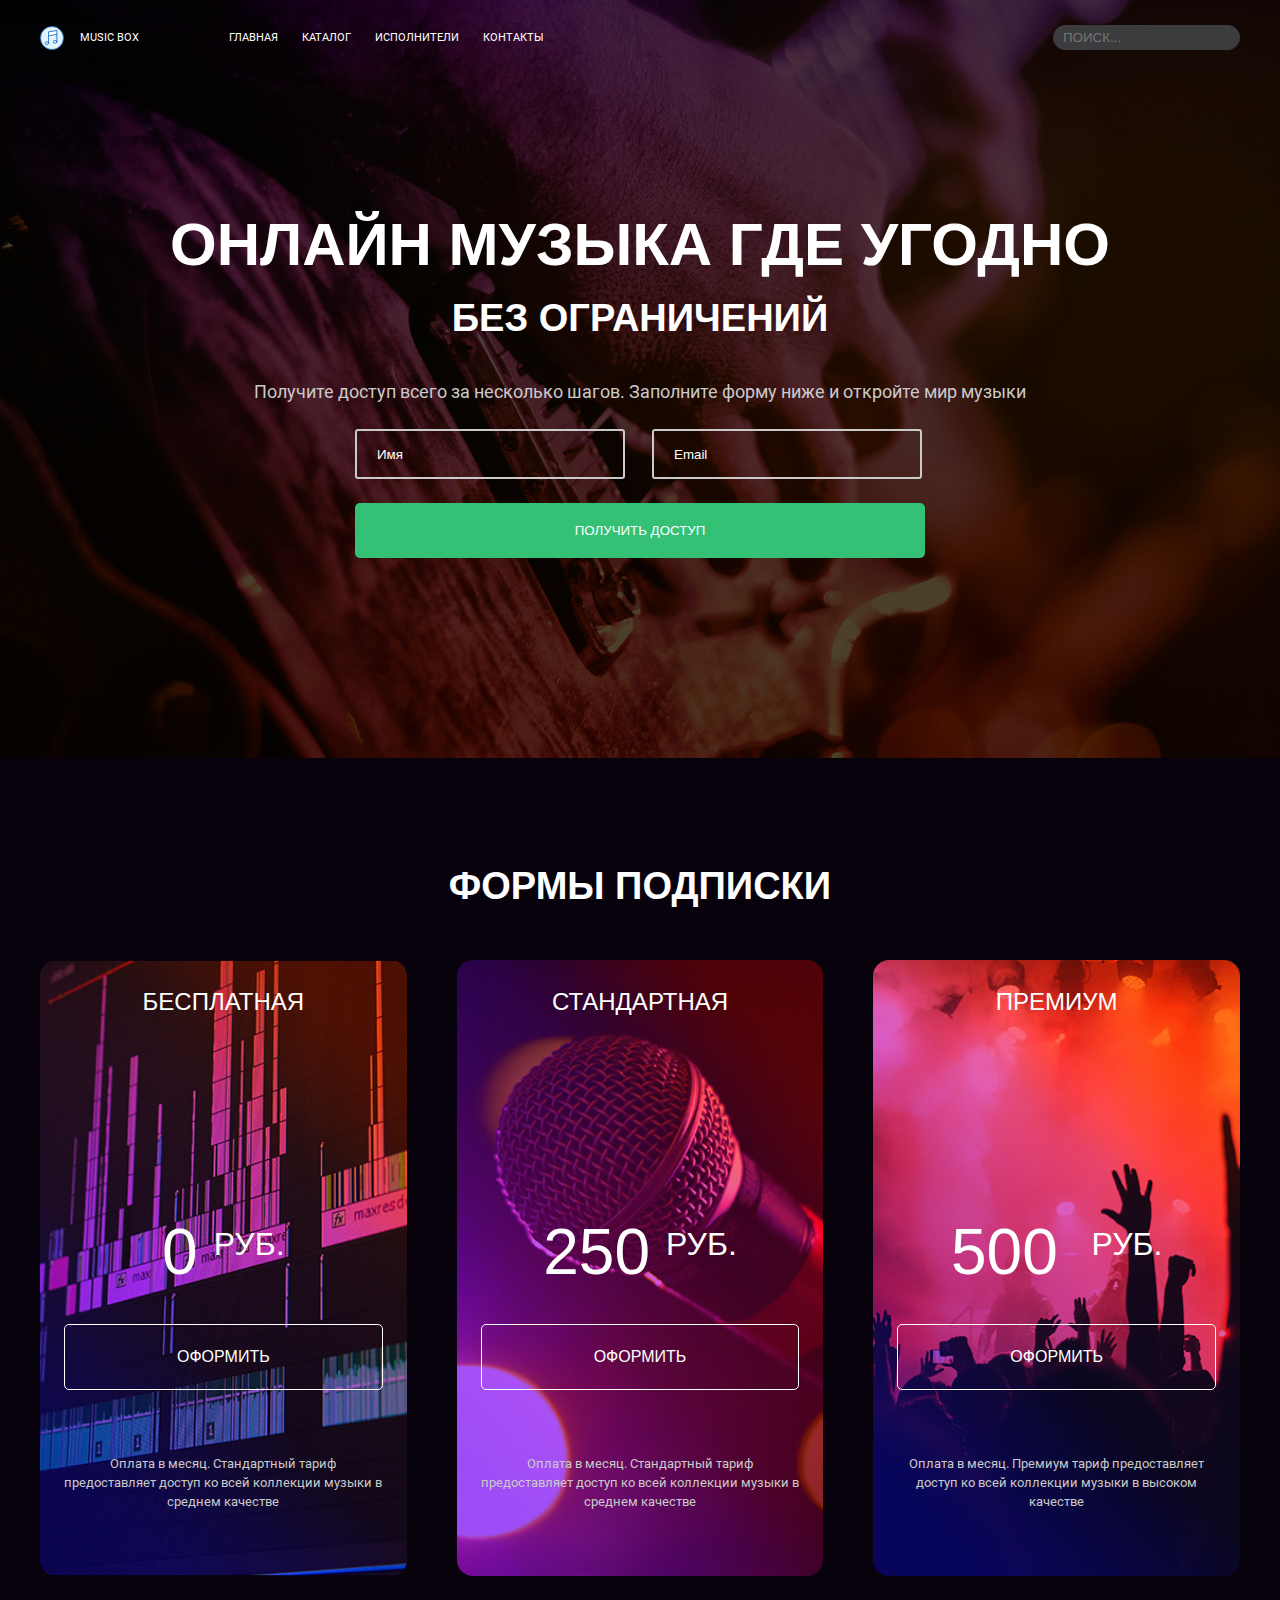
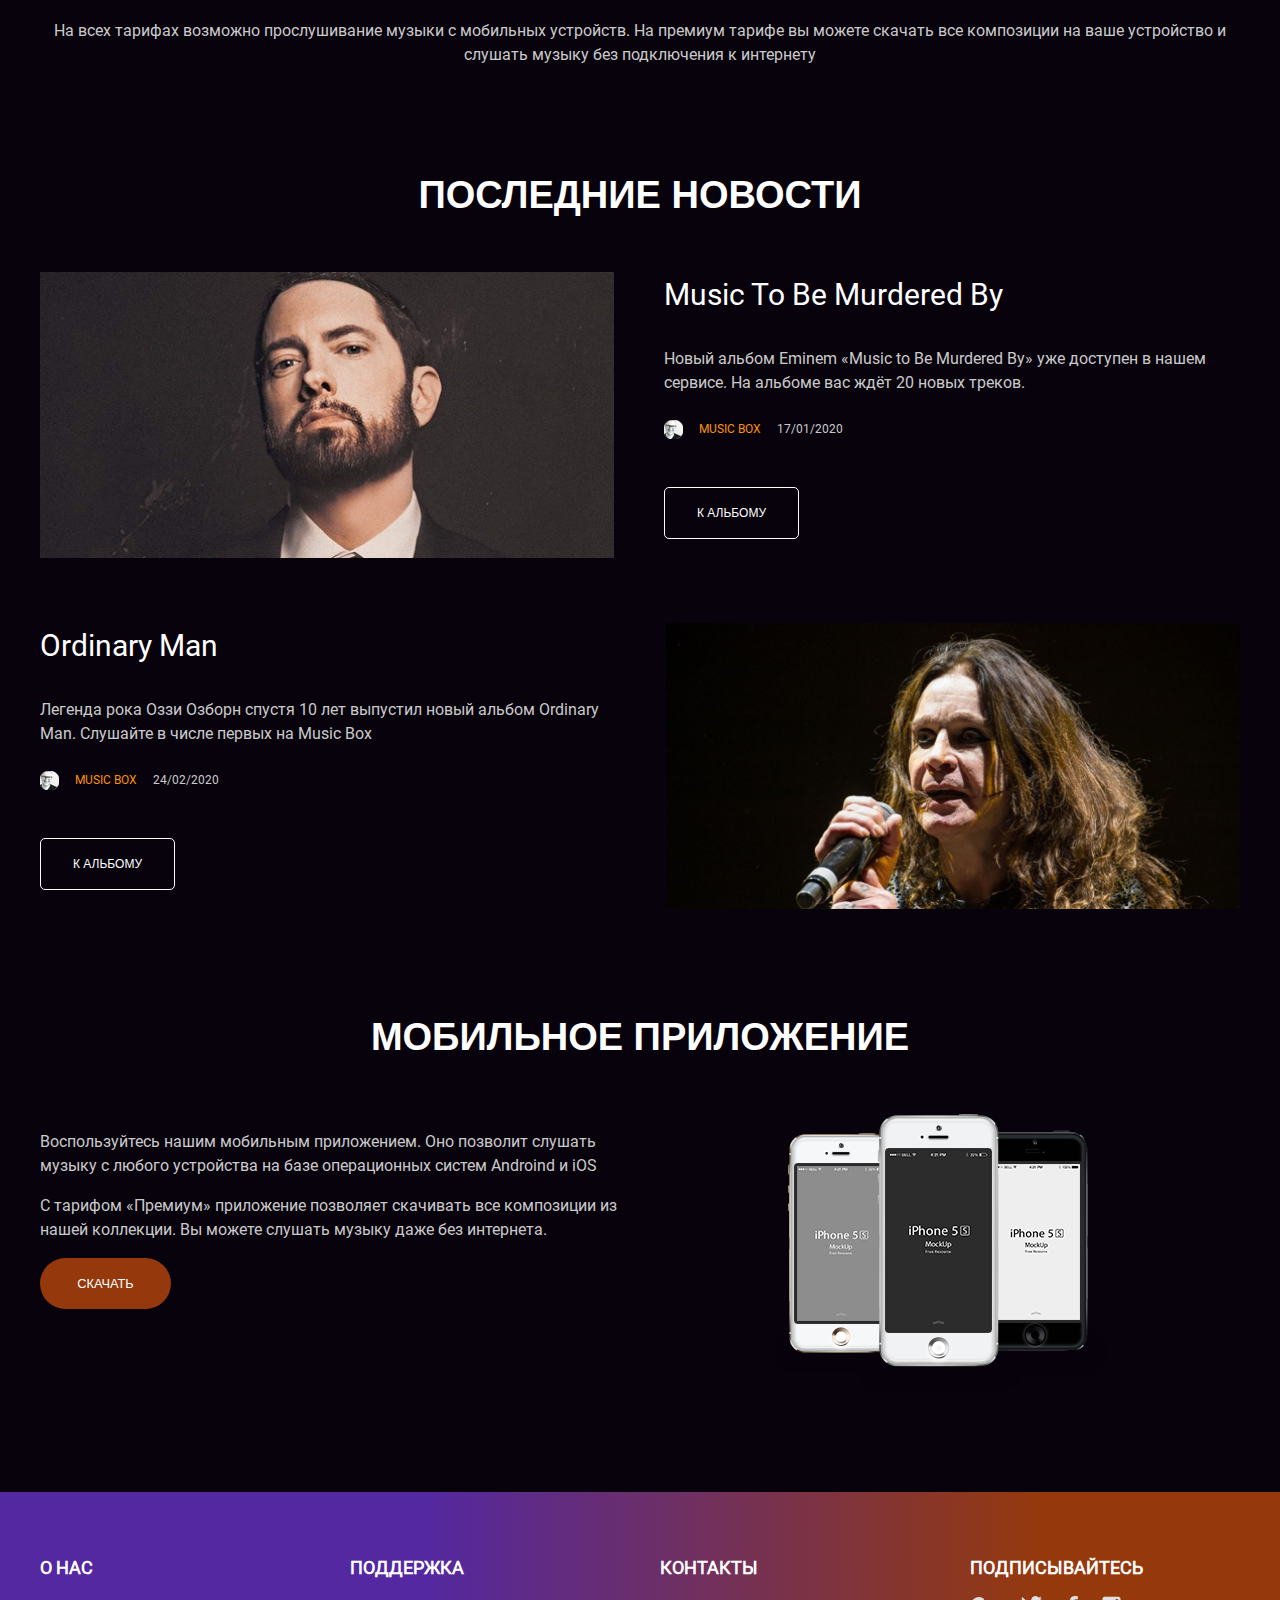
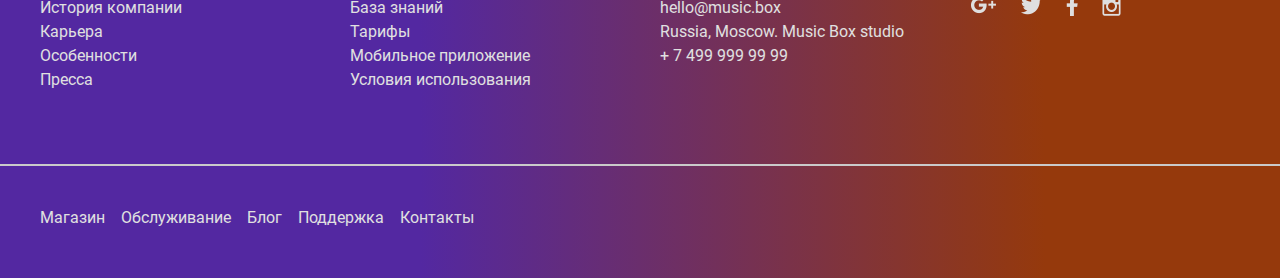
==== commit 6cfa920b: "experiments with wrappers" ====
--- a/src/index.html
+++ b/src/index.html
@@ -31,117 +31,129 @@
         </nav>
     </header>
 
-    <section class="header-main bg header" id="page-description">
-        <div class="div-center container">
-            <h1>Онлайн музыка где угодно</h1>
-            <h2>без ограничений</h2>
-            <p>Получите доступ всего за несколько шагов. Заполните форму ниже и откройте мир музыки</p>
-            <div class="header-grid">
-
-                <input type="text" class="header-form-name header-input" id="name" placeholder="Имя">
-
-                <input type="text" class="header-form-email header-input" id="email" placeholder="Email">
-
-                <button type="submit" class="btn header-form-submit header-input header-input-send" id="send">
-                    Получить доступ
-                </button>
-            </div>
-        </div>
-    </section>
-
-    <section class="price div-center" id="page-pricing">
-        <div class="container">
-            <h2>Формы подписки</h2>
-            <div class="flex">
-                <div class="pricing-item bg bg-free">
-                    <h3>Бесплатная</h3>
-                    <p class="pricing-value">0<span class="pricing-money">РУБ.</span></p>
-                    <a class="btn" href="#">Оформить</a>
-                    <p class="pricing-footer">Оплата в месяц. Стандартный тариф предоставляет доступ ко всей коллекции
-                        музыки в среднем качестве</p>
-                </div>
-                <div class="pricing-item bg bg-std">
-                    <h3>Стандартная</h3>
-                    <p class="pricing-value">250<span class="pricing-money">РУБ.</span></p>
-                    <a class="btn" href="#">Оформить</a>
-                    <p class="pricing-footer">Оплата в месяц. Стандартный тариф предоставляет доступ ко всей коллекции
-                        музыки в среднем качестве</p>
-                </div>
-                <div class="pricing-item bg bg-prem">
-                    <h3>Премиум</h3>
-                    <p class="pricing-value">500 <span class="pricing-money">РУБ.</span></p>
-                    <a class="btn" href="#">Оформить</a>
-                    <p class="pricing-footer">Оплата в месяц. Премиум тариф предоставляет доступ ко всей коллекции
-                        музыки в высоком качестве</p>
-                </div>
-            </div>
-            <p class="price-description">
-                На всех тарифах возможно прослушивание музыки с мобильных устройств.
-                На премиум тарифе вы можете скачать все композиции на ваше устройство и слушать музыку без подключения к
-                интернету
-            </p>
-        </div>
-    </section>
-
-    <section class="musicians div-center" id="page-news">
-        <div class="container">
-            <h2>Последние новости</h2>
-            <div class="news-item eminem">
-                <img class="eminem-photo" src="images/Music%20to%20Be%20Murdered%20By.png" alt="eminem">
-                <div class="news-body">
-                    <h3>Music to Be Murdered By</h3>
-                    <p>Новый альбом Eminem «Music to Be Murdered By» уже доступен в нашем сервисе. На альбоме вас ждёт
-                        20 новых треков.</p>
-                </div>
-                <div class="news-footer">
-                    <div class="news-author">
-                        <img src="images/avatar.png" alt="avatar">
-                        <p>Music box</p>
-                        <p>17/01/2020</p>
-                    </div>
-                    <a class="btn" href="#">К альбому</a>
-                </div>
-            </div>
-            <div class="news-item ozzy">
-                <img class="ozzy-photo" src="images/Ordinary%20Man.png" alt="Ozyy Osbourne">
-                <div class="news-body">
-                    <h3>Ordinary Man</h3>
-                    <p>Легенда рока Оззи Озборн спустя 10 лет выпустил новый альбом Ordinary Man. Слушайте в числе
-                        первых на Music Box</p>
+    <main>
+
+        <section class="header-main bg header" id="page-description">
+            <div class="div-center container">
+                <h1>Онлайн музыка где угодно</h1>
+                <h2>без ограничений</h2>
+                <p>Получите доступ всего за несколько шагов. Заполните форму ниже и откройте мир музыки</p>
+                <div class="header-grid">
+                    <form>
+                        <input type="text" class="header-form-name header-input" id="name" placeholder="Имя">
+                    </form>
+                    <form>
+                        <input type="text" class="header-form-email header-input" id="email" placeholder="Email">
+                    </form>
+
+                    <button type="submit" class="btn header-form-submit header-input header-input-send" id="send">
+                        Получить доступ
+                    </button>
+                </div>
+            </div>
+        </section>
+
+        <section class="price div-center" id="page-pricing">
+            <div class="container">
+                <h2>Формы подписки</h2>
+                <div class="flex">
+                    <div class="pricing-item bg bg-free">
+                        <h3>Бесплатная</h3>
+                        <p class="pricing-value">0<span class="pricing-money">РУБ.</span></p>
+                        <a class="btn" href="#">Оформить</a>
+                        <p class="pricing-footer">Оплата в месяц. Стандартный тариф предоставляет доступ ко всей
+                            коллекции
+                            музыки в среднем качестве</p>
+                    </div>
+                    <div class="pricing-item bg bg-std">
+                        <h3>Стандартная</h3>
+                        <p class="pricing-value">250<span class="pricing-money">РУБ.</span></p>
+                        <a class="btn" href="#">Оформить</a>
+                        <p class="pricing-footer">Оплата в месяц. Стандартный тариф предоставляет доступ ко всей
+                            коллекции
+                            музыки в среднем качестве</p>
+                    </div>
+                    <div class="pricing-item bg bg-prem">
+                        <h3>Премиум</h3>
+                        <p class="pricing-value">500 <span class="pricing-money">РУБ.</span></p>
+                        <a class="btn" href="#">Оформить</a>
+                        <p class="pricing-footer">Оплата в месяц. Премиум тариф предоставляет доступ ко всей коллекции
+                            музыки в высоком качестве</p>
+                    </div>
+                </div>
+                <p class="price-description">
+                    На всех тарифах возможно прослушивание музыки с мобильных устройств.
+                    На премиум тарифе вы можете скачать все композиции на ваше устройство и слушать музыку без
+                    подключения к
+                    интернету
+                </p>
+            </div>
+        </section>
+
+        <section class="musicians div-center" id="page-news">
+            <div class="container">
+                <h2>Последние новости</h2>
+                <div class="news-item eminem">
+                    <img class="eminem-photo" src="images/Music%20to%20Be%20Murdered%20By.png" alt="eminem">
+                    <div class="news-body">
+                        <h3>Music to Be Murdered By</h3>
+                        <p>Новый альбом Eminem «Music to Be Murdered By» уже доступен в нашем сервисе. На альбоме вас
+                            ждёт
+                            20 новых треков.</p>
+                    </div>
                     <div class="news-footer">
                         <div class="news-author">
                             <img src="images/avatar.png" alt="avatar">
                             <p>Music box</p>
-                            <p>24/02/2020</p>
+                            <p>17/01/2020</p>
                         </div>
                         <a class="btn" href="#">К альбому</a>
                     </div>
                 </div>
-            </div>
-        </div>
-    </section>
-
-    <section class="div-center app-desc" id="page-app">
-        <div class="container">
-            <h2>Мобильное приложение</h2>
-            <div class="app-tariff">
-                <div class="app-about">
-                    <p>
-                        Воспользуйтесь нашим мобильным приложением. Оно позволит слушать музыку с любого устройства на
-                        базе операционных систем Androind и iOS
-                    </p>
-                    <p>
-                        С тарифом «Премиум» приложение позволяет скачивать все композиции из нашей коллекции. Вы можете
-                        слушать музыку даже без интернета.
-                    </p>
-                    <a class="btn app-btn">Скачать</a>
-                </div>
-                <div class="app-photo">
-                    <img src="images/iphone.png" alt="iphones">
-                </div>
-            </div>
-        </div>
-    </section>
+                <div class="news-item ozzy">
+                    <img class="ozzy-photo" src="images/Ordinary%20Man.png" alt="Ozyy Osbourne">
+                    <div class="news-body">
+                        <h3>Ordinary Man</h3>
+                        <p>Легенда рока Оззи Озборн спустя 10 лет выпустил новый альбом Ordinary Man. Слушайте в числе
+                            первых на Music Box</p>
+                        <div class="news-footer">
+                            <div class="news-author">
+                                <img src="images/avatar.png" alt="avatar">
+                                <p>Music box</p>
+                                <p>24/02/2020</p>
+                            </div>
+                            <a class="btn" href="#">К альбому</a>
+                        </div>
+                    </div>
+                </div>
+            </div>
+        </section>
+
+        <section class="div-center app-desc" id="page-app">
+            <div class="container">
+                <h2>Мобильное приложение</h2>
+                <div class="app-tariff">
+                    <div class="app-about">
+                        <p>
+                            Воспользуйтесь нашим мобильным приложением. Оно позволит слушать музыку с любого устройства
+                            на
+                            базе операционных систем Androind и iOS
+                        </p>
+                        <p>
+                            С тарифом «Премиум» приложение позволяет скачивать все композиции из нашей коллекции. Вы
+                            можете
+                            слушать музыку даже без интернета.
+                        </p>
+                        <a class="btn app-btn">Скачать</a>
+                    </div>
+                    <div class="app-photo">
+                        <img src="images/iphone.png" alt="iphones">
+                    </div>
+                </div>
+            </div>
+        </section>
+
+    </main>
 
     <footer class="footer">
         <div class="footer-main">
--- a/src/music-box.css
+++ b/src/music-box.css
@@ -112,11 +112,12 @@
 }
 
 .header-artist {
+  padding-top: 250px;
   background-image: url(images/Morten\ Harket.png);
 }
 
 .header-morten h1 {
-  padding-bottom: 16px;
+  margin-bottom: 16px;
   text-align: start;
 }
 
@@ -221,7 +222,6 @@
   display: grid;
   grid-template-columns: 1fr 1fr;
   column-gap: 24px;
-  row-gap: 24px;
   color: #fff;
 }
 
@@ -239,8 +239,12 @@
 .header-main .header-form-submit {
   display: inline-block;
   text-align: center;
+  margin-bottom: 0;
   padding: 20px 30px;
   grid-column: span 2;
+  font-weight: 400;
+  font-size: 13.3px;
+  line-height: 15px;
   background: #34C176;
   border: none;
   border-radius: 5px;
@@ -715,8 +719,8 @@
     width: calc(100vw - 40px);
   }
 
-  .header-main {
-    padding-top: 250px;
+  .header-morten {
+    padding-top: 225px auto;
   }
 
   .header-main p {
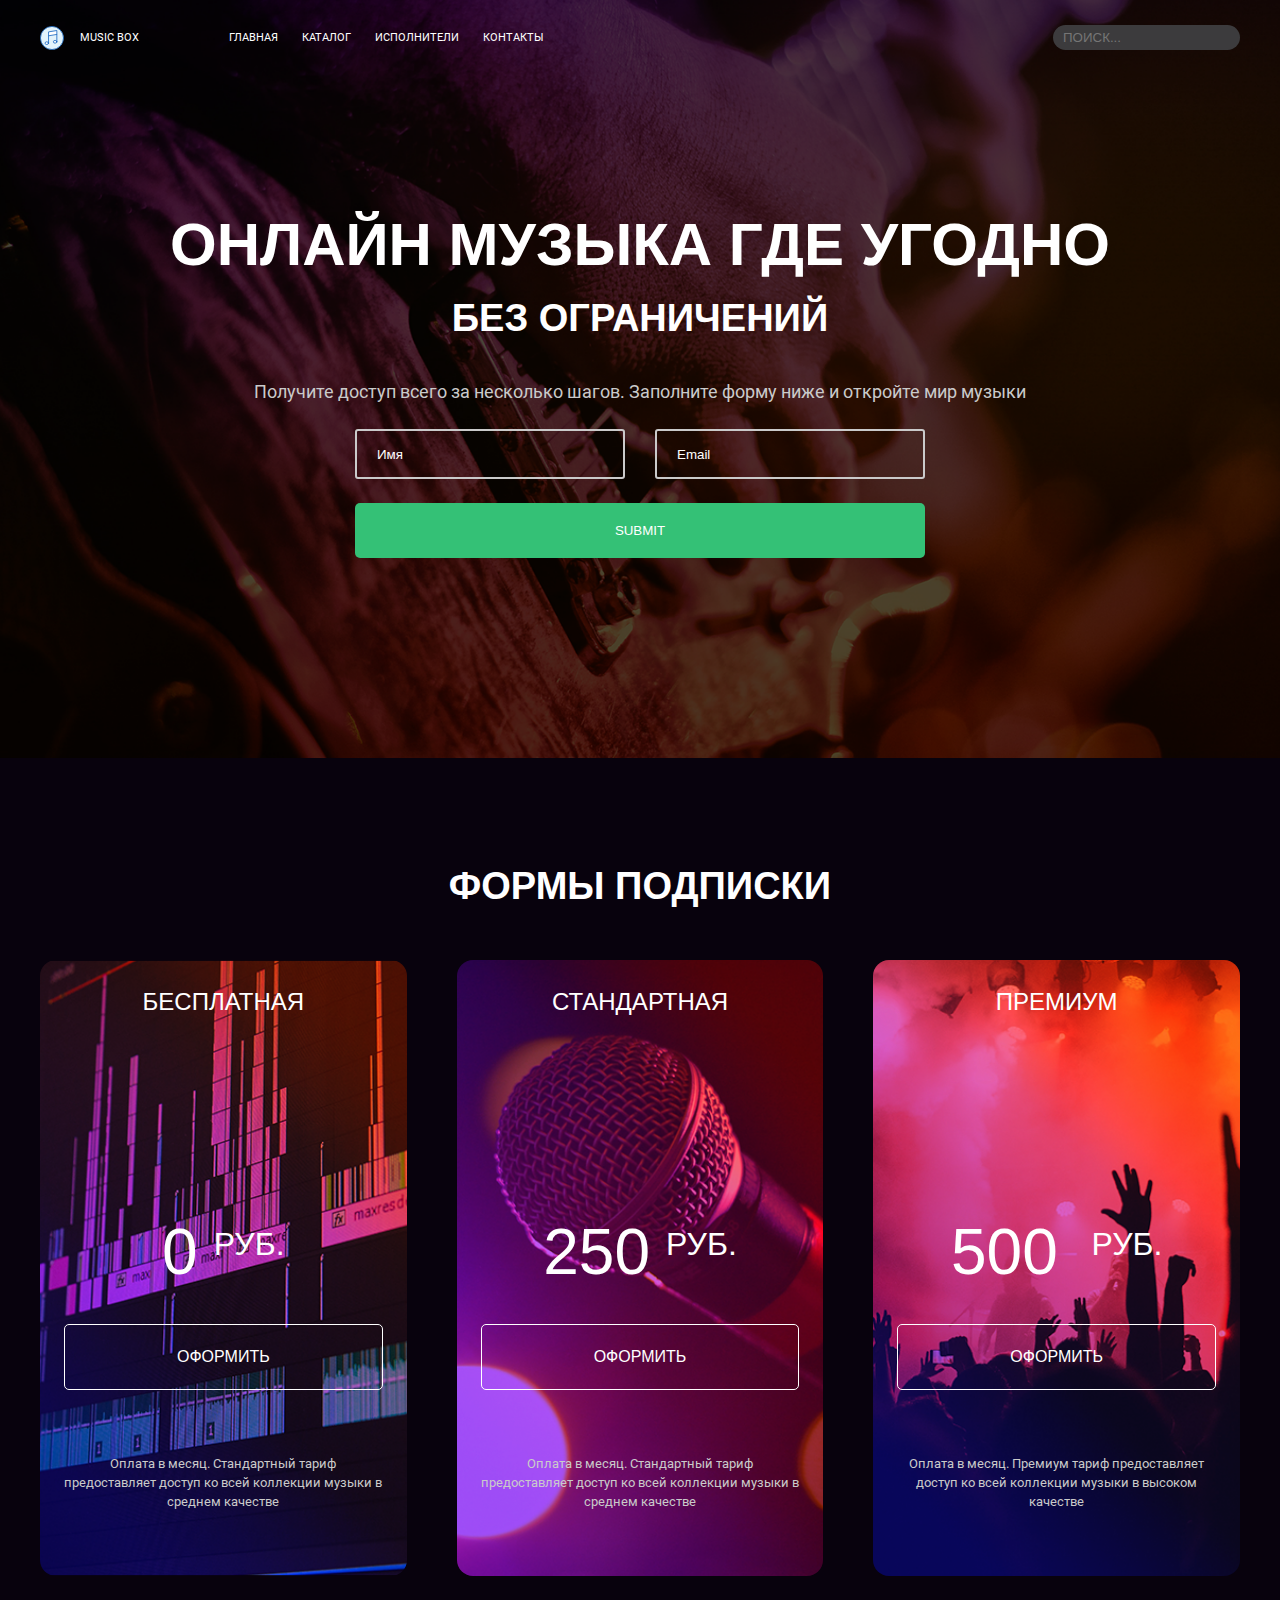
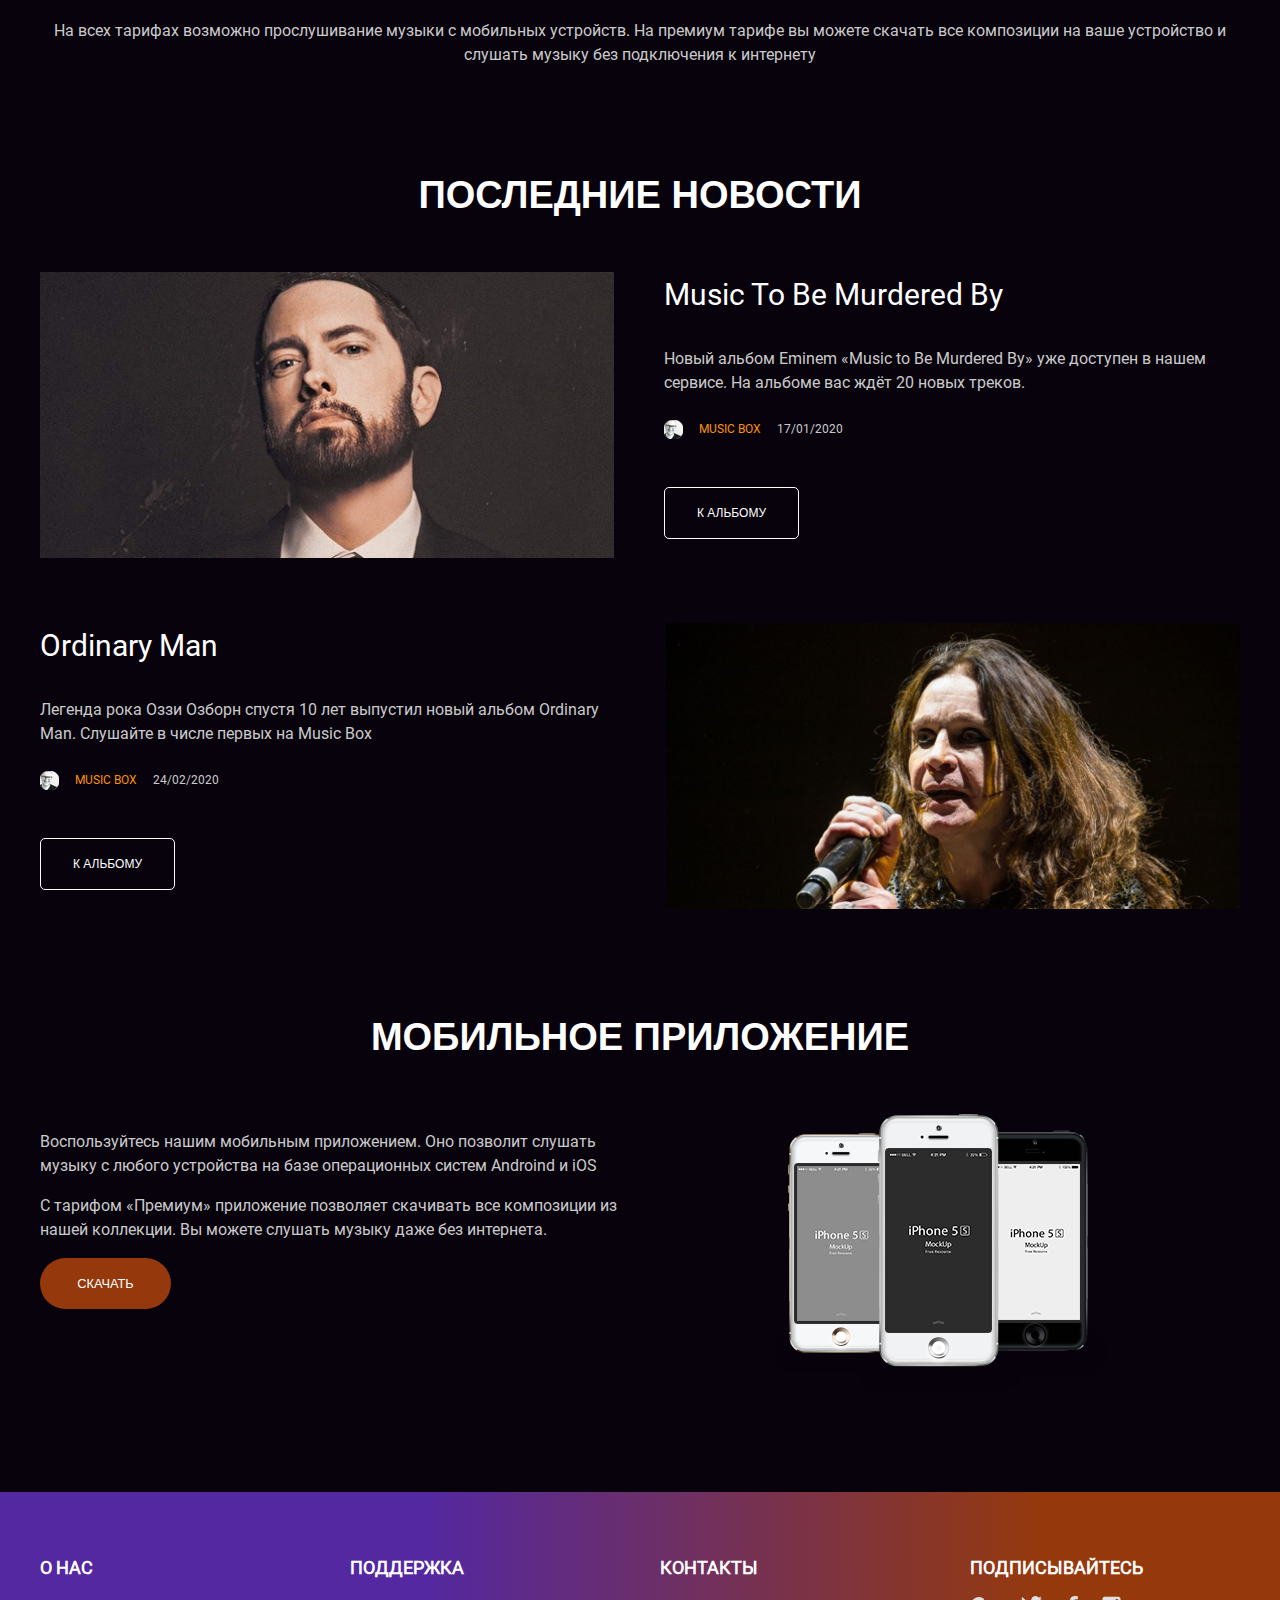
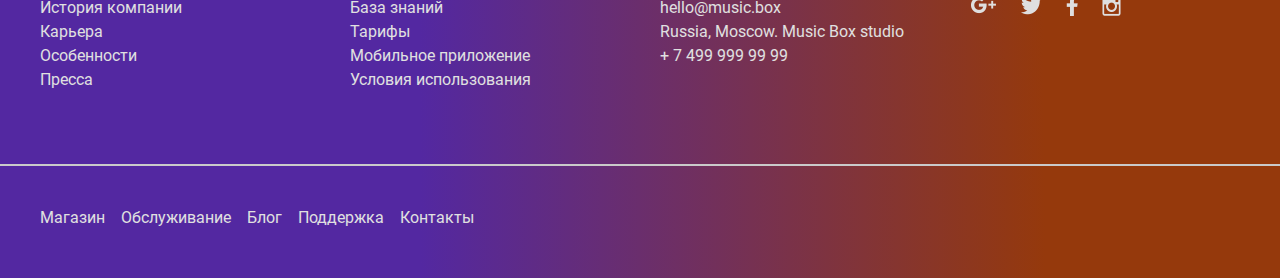
==== commit 7ab4b626: "add new wrapper" ====
--- a/src/index.html
+++ b/src/index.html
@@ -40,15 +40,12 @@
                 <p>Получите доступ всего за несколько шагов. Заполните форму ниже и откройте мир музыки</p>
                 <div class="header-grid">
                     <form>
-                        <input type="text" class="header-form-name header-input" id="name" placeholder="Имя">
+                        <div class="header-input-flex">
+                            <input type="text" class="header-form-name header-input" id="name" placeholder="Имя">
+                            <input type="text" class="header-form-email header-input" id="email" placeholder="Email">
+                        </div>
+                        <input type="submit" class="btn header-form-submit header-input header-input-send" id="send" placeholder="Получить доступ">
                     </form>
-                    <form>
-                        <input type="text" class="header-form-email header-input" id="email" placeholder="Email">
-                    </form>
-
-                    <button type="submit" class="btn header-form-submit header-input header-input-send" id="send">
-                        Получить доступ
-                    </button>
                 </div>
             </div>
         </section>
--- a/src/music-box.css
+++ b/src/music-box.css
@@ -210,6 +210,12 @@
   border-radius: 50px;
 }
 
+.header-input-flex {
+  width: 570px;
+  display: flex;
+  justify-content: space-between;
+}
+
 .header-main p {
   text-align: center;
   margin-top: 31px;
@@ -238,6 +244,7 @@
 
 .header-main .header-form-submit {
   display: inline-block;
+  width: 570px;
   text-align: center;
   margin-bottom: 0;
   padding: 20px 30px;
@@ -707,6 +714,7 @@
   }
 
   .header-href {
+    line-height: 13px;
     font-weight: 700;
   }
 
@@ -715,12 +723,26 @@
     margin-top: 18px;
   }
 
-  .header-input-form {
+  .header-input-form,
+  .header-input {
+    width: calc(100vw - 40px);
+  }
+
+  .header-input-flex {
+    flex-direction: column;
+  }
+
+  .header-grid .header-form-submit,
+  .header-input-flex {
     width: calc(100vw - 40px);
   }
 
   .header-morten {
     padding-top: 225px auto;
+  }
+
+  .header-main {
+    padding-top: 250px;
   }
 
   .header-main p {
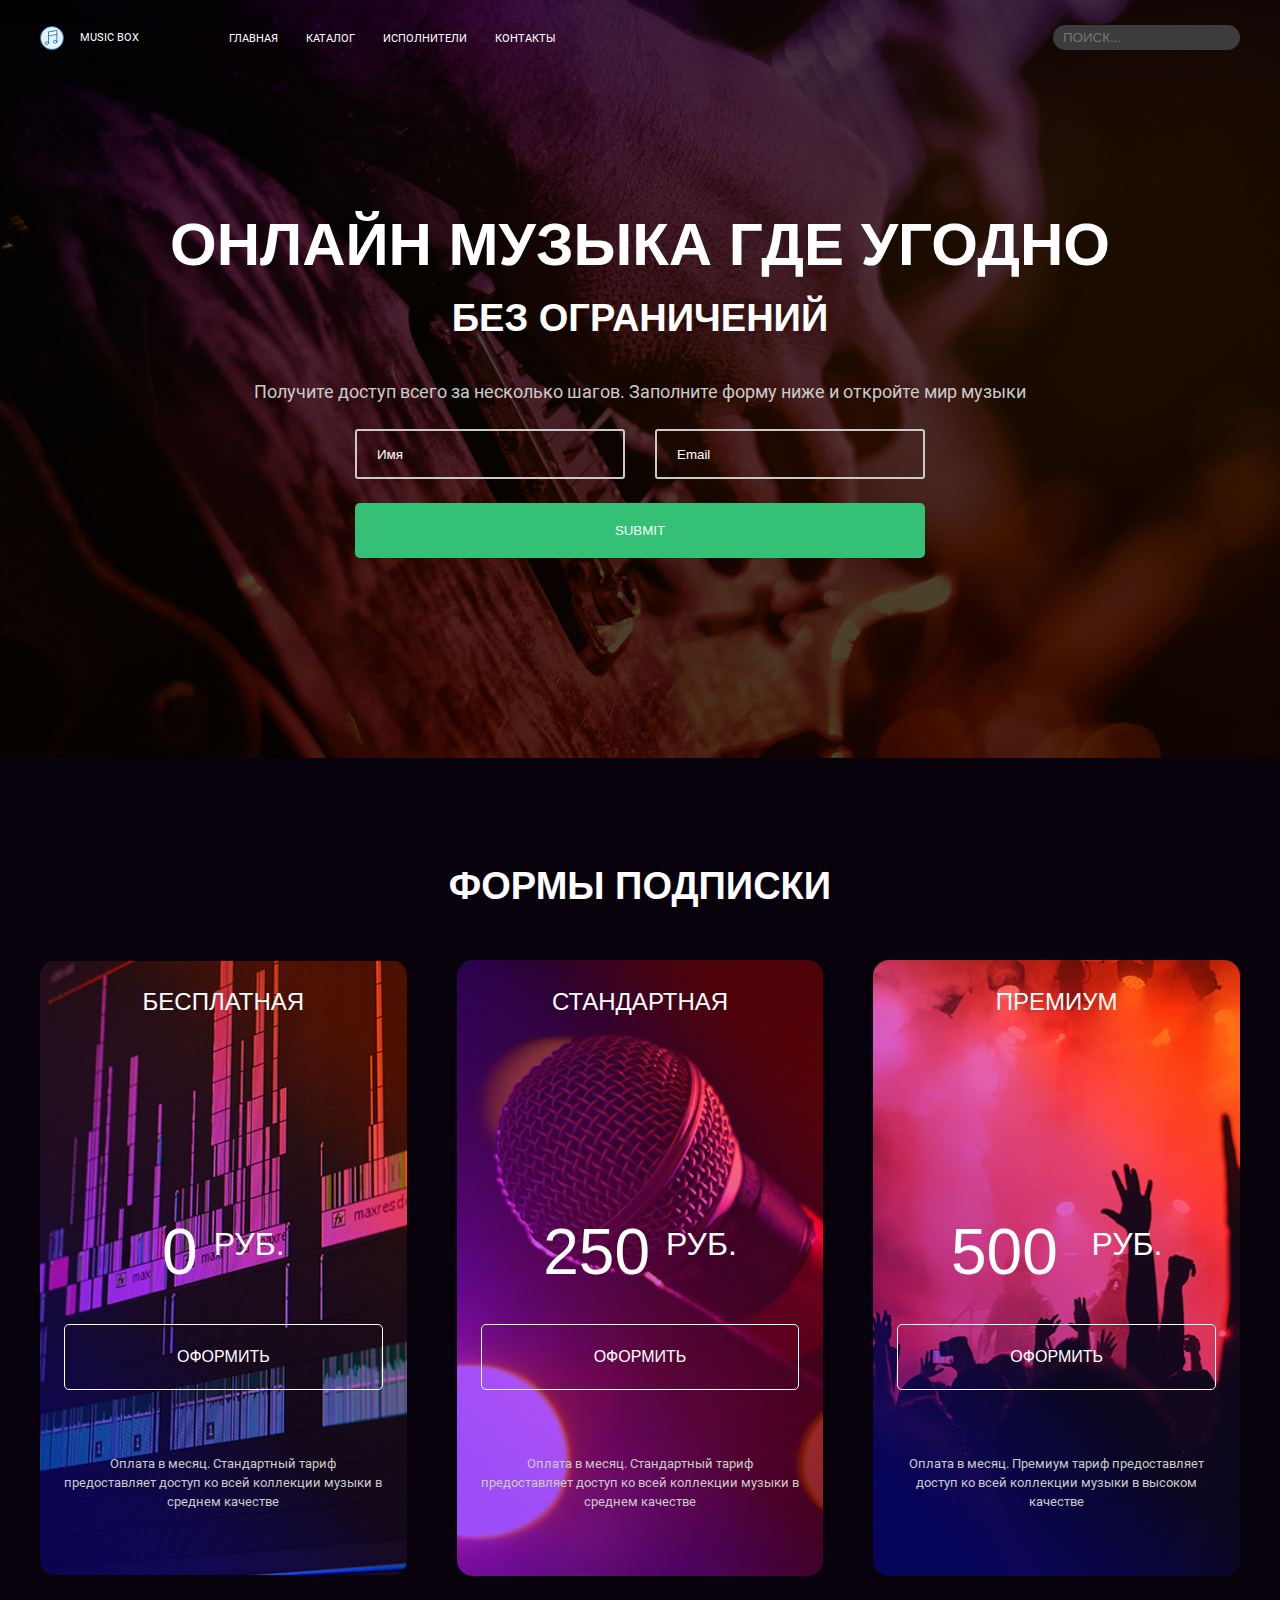
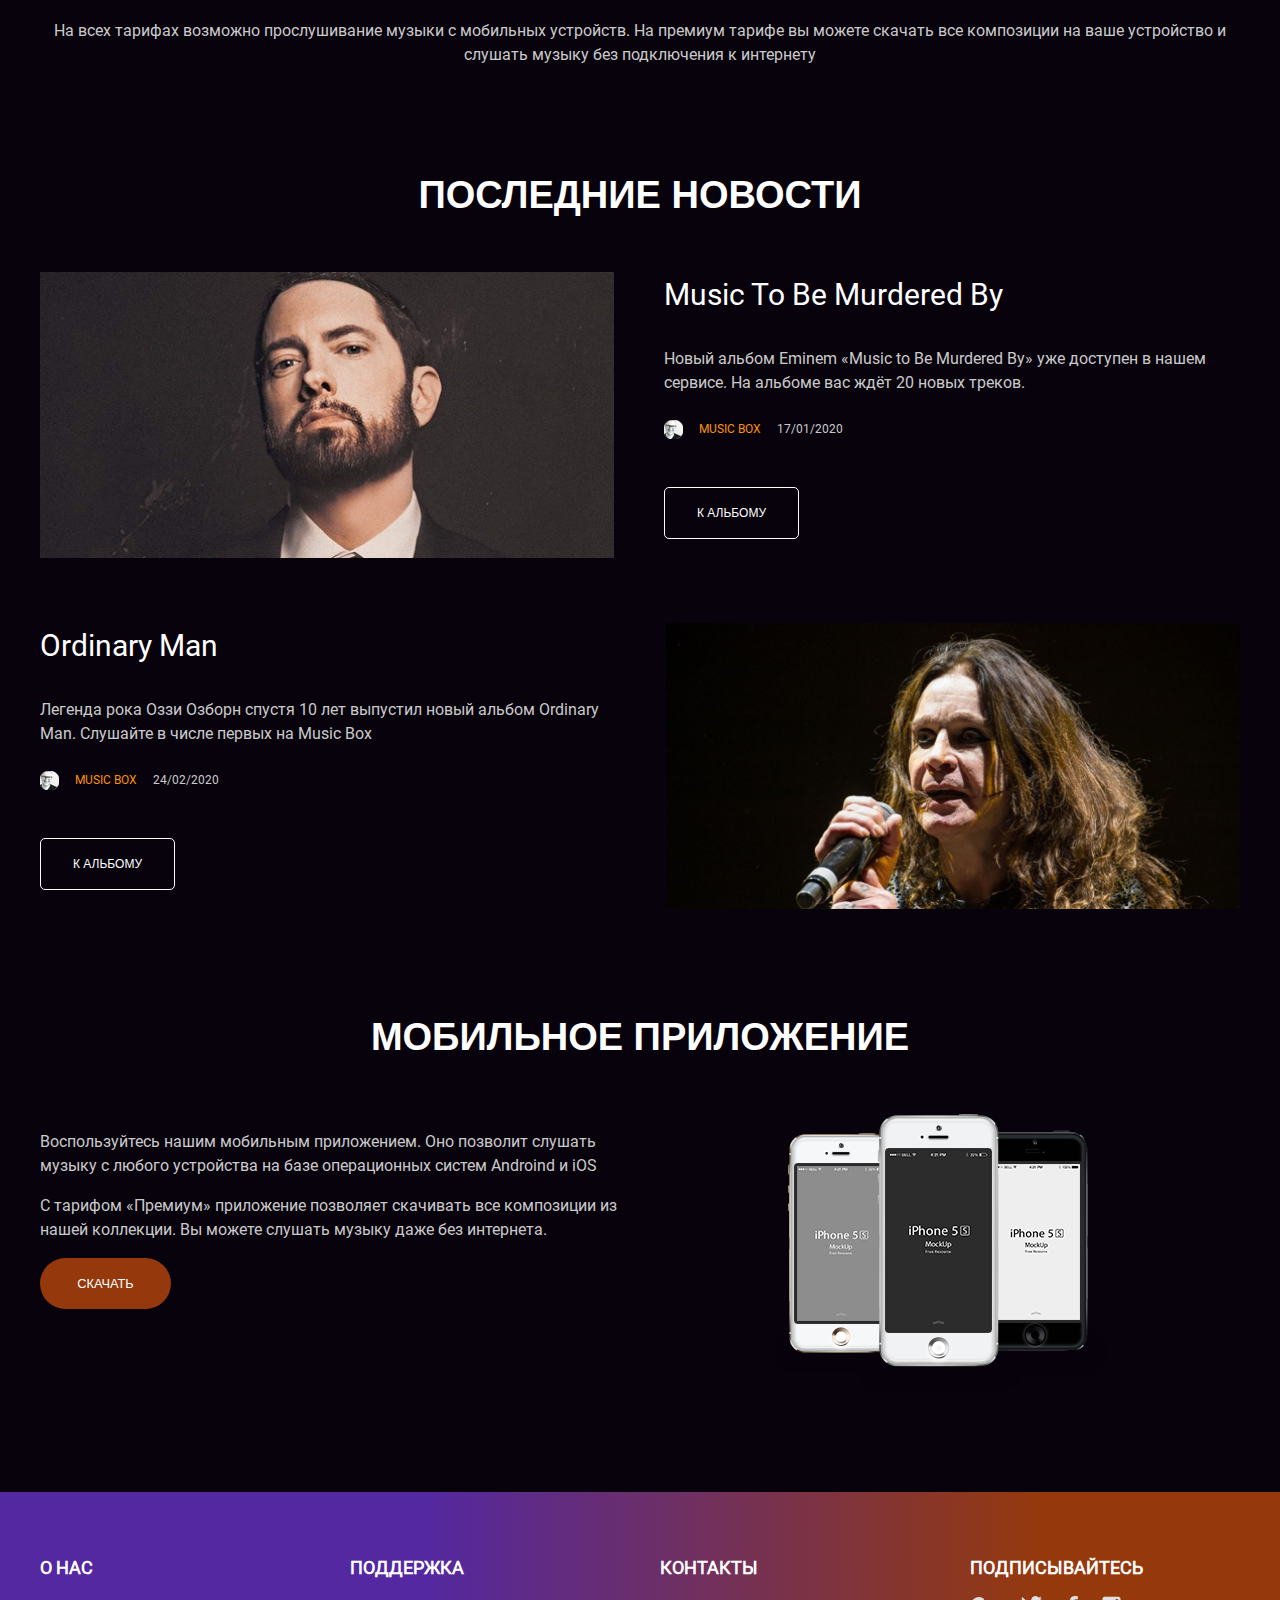
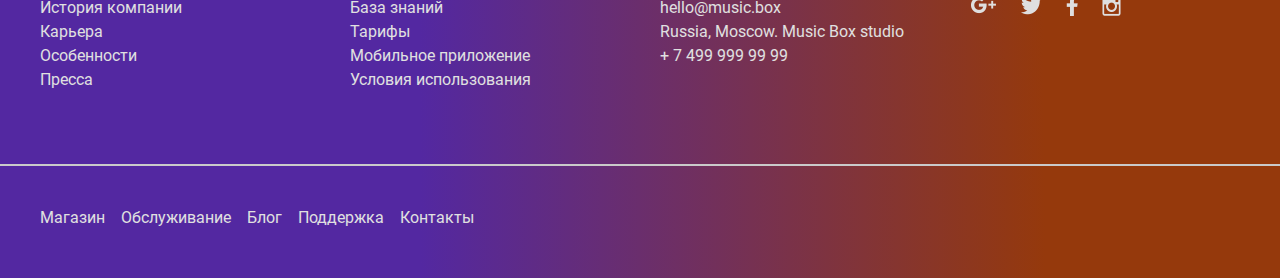
==== commit 0a7c1370: "add new wrappers for navigation" ====
--- a/src/index.html
+++ b/src/index.html
@@ -19,10 +19,12 @@
                     <img class="header-logo" src="images/logo.svg" alt="musician note">
                     <p class="header-href header-href-margin" href="#">Music Box</p>
                 </div>
-                <a class="header-href" href="#">Главная</a>
-                <a class="header-href" href="#">Каталог</a>
-                <a class="header-href" href="artist.html">Исполнители</a>
-                <a class="header-href" href="#">Контакты</a>
+                <div class="header-menu">
+                    <a class="header-href" href="#">Главная</a>
+                    <a class="header-href" href="#">Каталог</a>
+                    <a class="header-href" href="artist.html">Исполнители</a>
+                    <a class="header-href" href="#">Контакты</a>
+                </div>
             </div>
             <form class="header-search-form">
                 <label for="search" class="sr-only">Поиск по сайту</label>
@@ -44,7 +46,8 @@
                             <input type="text" class="header-form-name header-input" id="name" placeholder="Имя">
                             <input type="text" class="header-form-email header-input" id="email" placeholder="Email">
                         </div>
-                        <input type="submit" class="btn header-form-submit header-input header-input-send" id="send" placeholder="Получить доступ">
+                        <input type="submit" class="btn header-form-submit header-input header-input-send" id="send"
+                            placeholder="Получить доступ">
                     </form>
                 </div>
             </div>
--- a/src/music-box.css
+++ b/src/music-box.css
@@ -741,8 +741,18 @@
     padding-top: 225px auto;
   }
 
+  .header-morten .div-center {
+    padding-top: 25px;
+  }
+
   .header-main {
-    padding-top: 250px;
+    padding-top: 200px;
+  }
+
+  .header-menu {
+    display: flex;
+    flex-direction: column;
+    gap: 3px;
   }
 
   .header-main p {
@@ -765,7 +775,7 @@
   }
 
   .header .div-center {
-    padding: 0 20px;
+    padding: 50px 20px 0;
   }
 
   .flex {
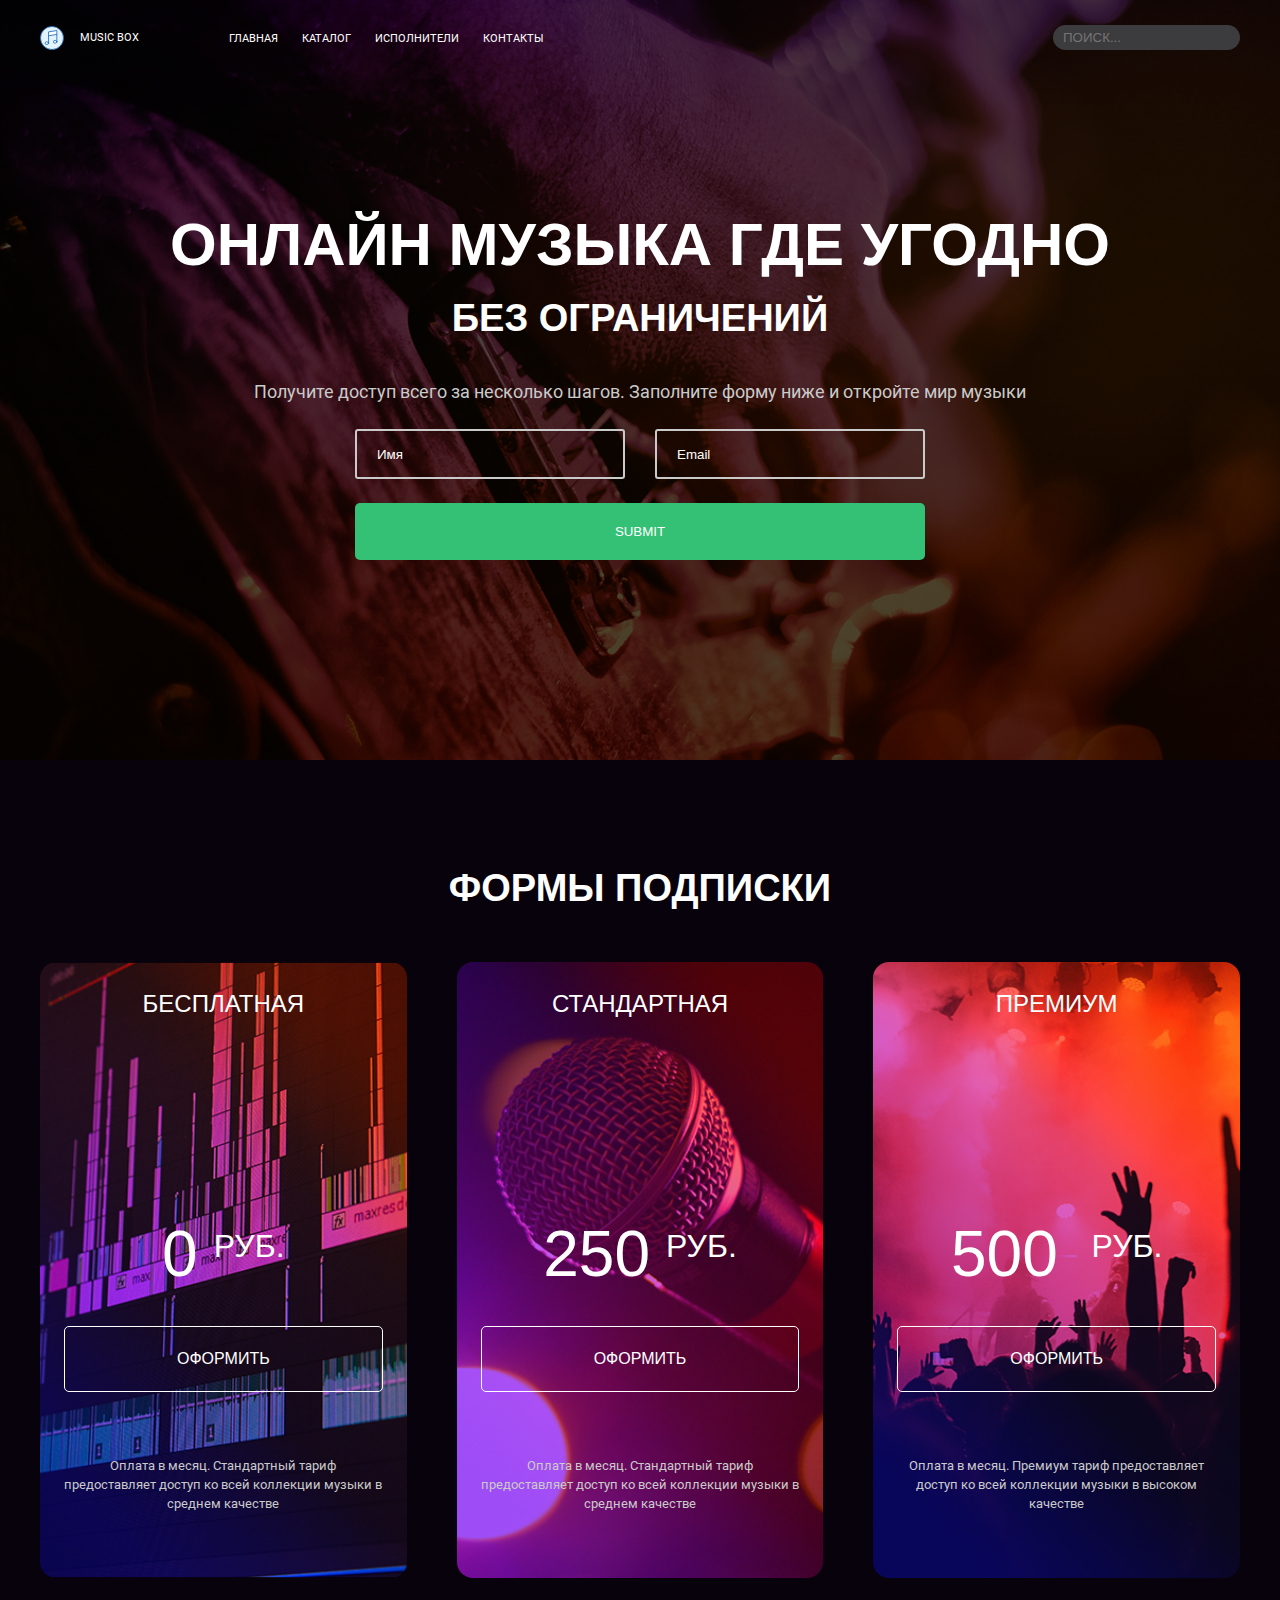
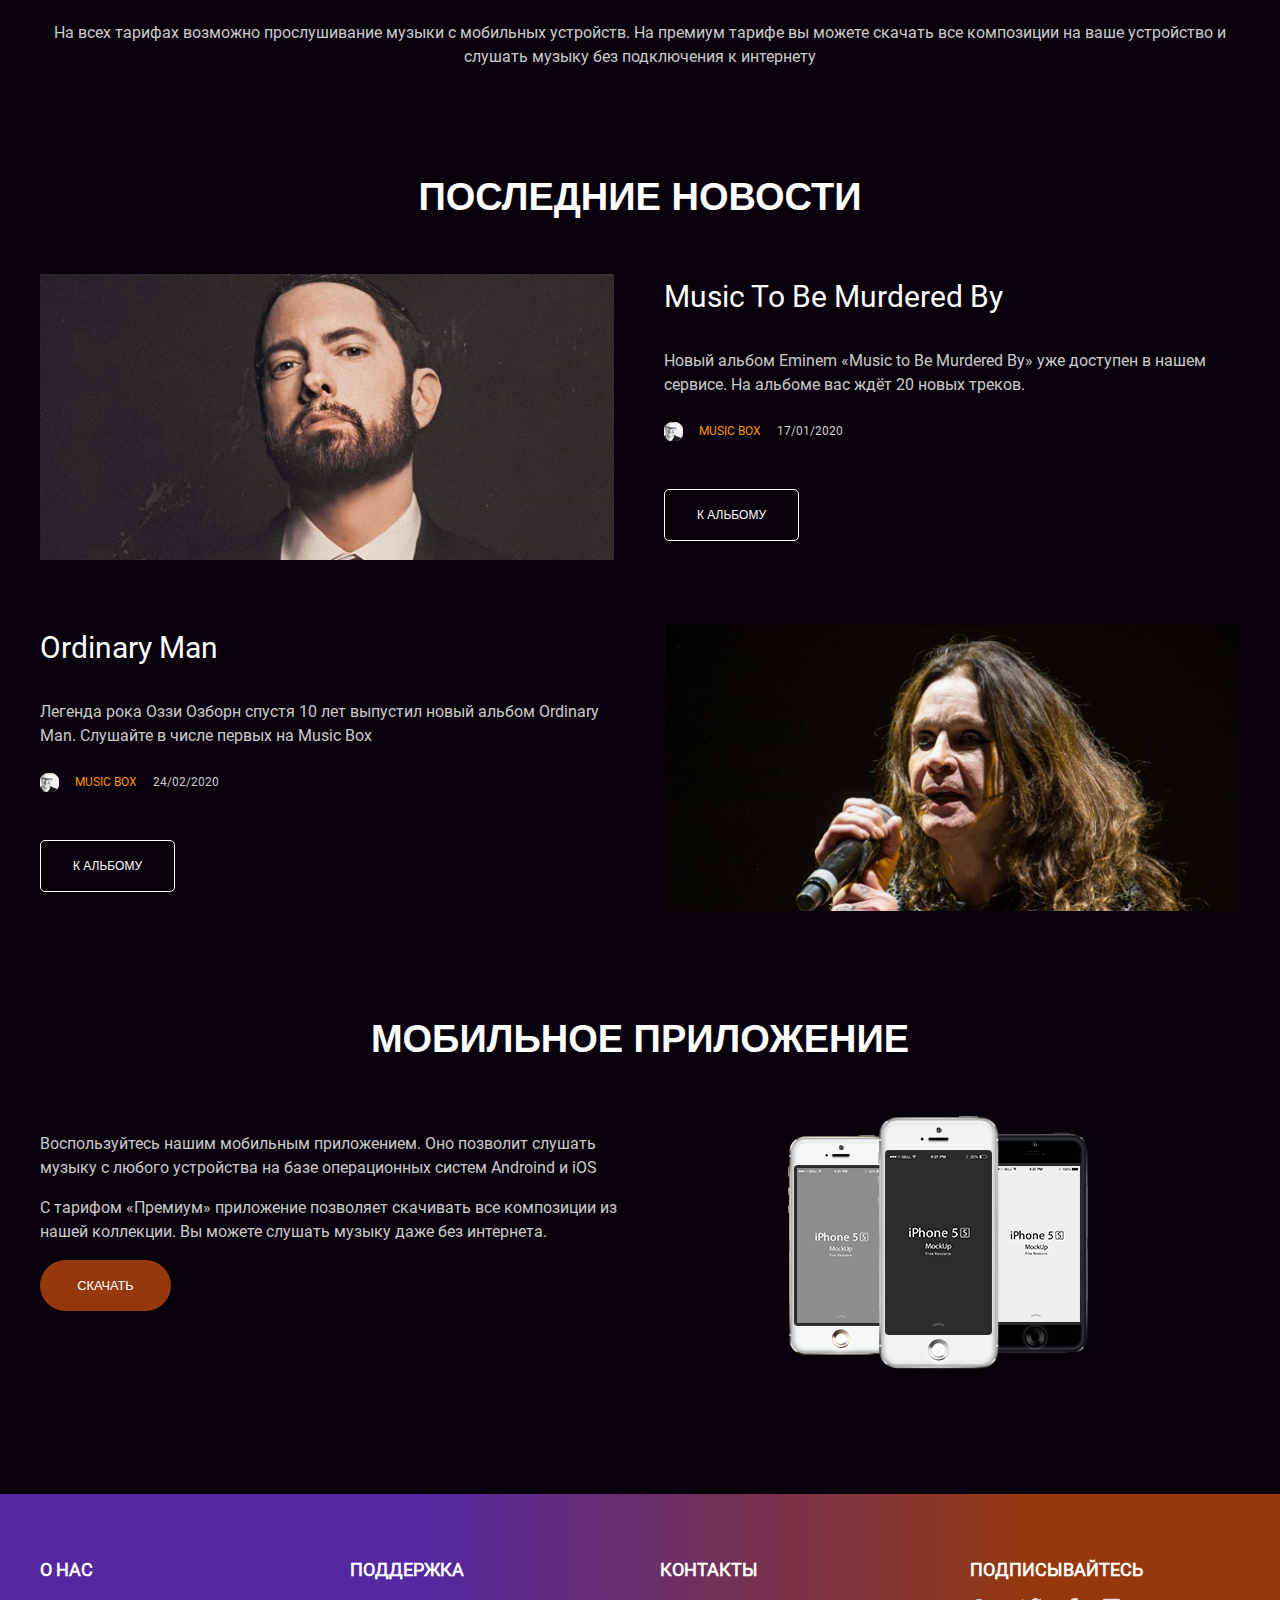
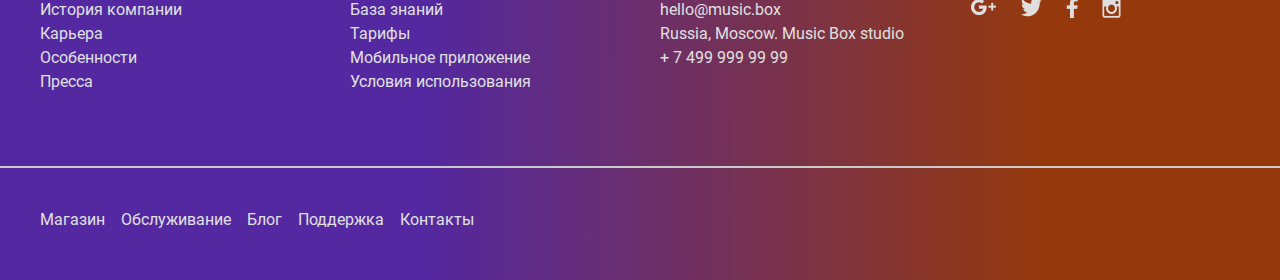
==== commit ffbdc83c: "add new classes for buttons" ====
--- a/src/index.html
+++ b/src/index.html
@@ -19,12 +19,12 @@
                     <img class="header-logo" src="images/logo.svg" alt="musician note">
                     <p class="header-href header-href-margin" href="#">Music Box</p>
                 </div>
-                <div class="header-menu">
-                    <a class="header-href" href="#">Главная</a>
-                    <a class="header-href" href="#">Каталог</a>
-                    <a class="header-href" href="artist.html">Исполнители</a>
-                    <a class="header-href" href="#">Контакты</a>
-                </div>
+                <ul class="header-menu">
+                    <li><a class="header-href" href="#">Главная</a></li>
+                    <li><a class="header-href" href="#">Каталог</a></li>
+                    <li><a class="header-href" href="artist.html">Исполнители</a></li>
+                    <li><a class="header-href" href="#">Контакты</a></li>
+                </ul>
             </div>
             <form class="header-search-form">
                 <label for="search" class="sr-only">Поиск по сайту</label>
--- a/src/music-box.css
+++ b/src/music-box.css
@@ -112,11 +112,12 @@
 }
 
 .header-artist {
-  padding-top: 250px;
+  padding-top: 200px;
   background-image: url(images/Morten\ Harket.png);
 }
 
 .header-morten h1 {
+  margin-top: 50px;
   margin-bottom: 16px;
   text-align: start;
 }
@@ -201,6 +202,12 @@
   margin: 0;
 }
 
+.header-menu {
+  display: flex;
+  flex-direction: row;
+  align-items: center;
+}
+
 .header-input-form {
   height: 25px;
   padding: 5px 0 5px 10px;
@@ -245,6 +252,7 @@
 .header-main .header-form-submit {
   display: inline-block;
   width: 570px;
+  height: 57px;
   text-align: center;
   margin-bottom: 0;
   padding: 20px 30px;
@@ -706,7 +714,6 @@
 
   .header-left-flex {
     align-items: flex-start;
-    gap: 3px 0;
   }
 
   .header-name {
@@ -752,6 +759,7 @@
   .header-menu {
     display: flex;
     flex-direction: column;
+    align-items: flex-start;
     gap: 3px;
   }
 
